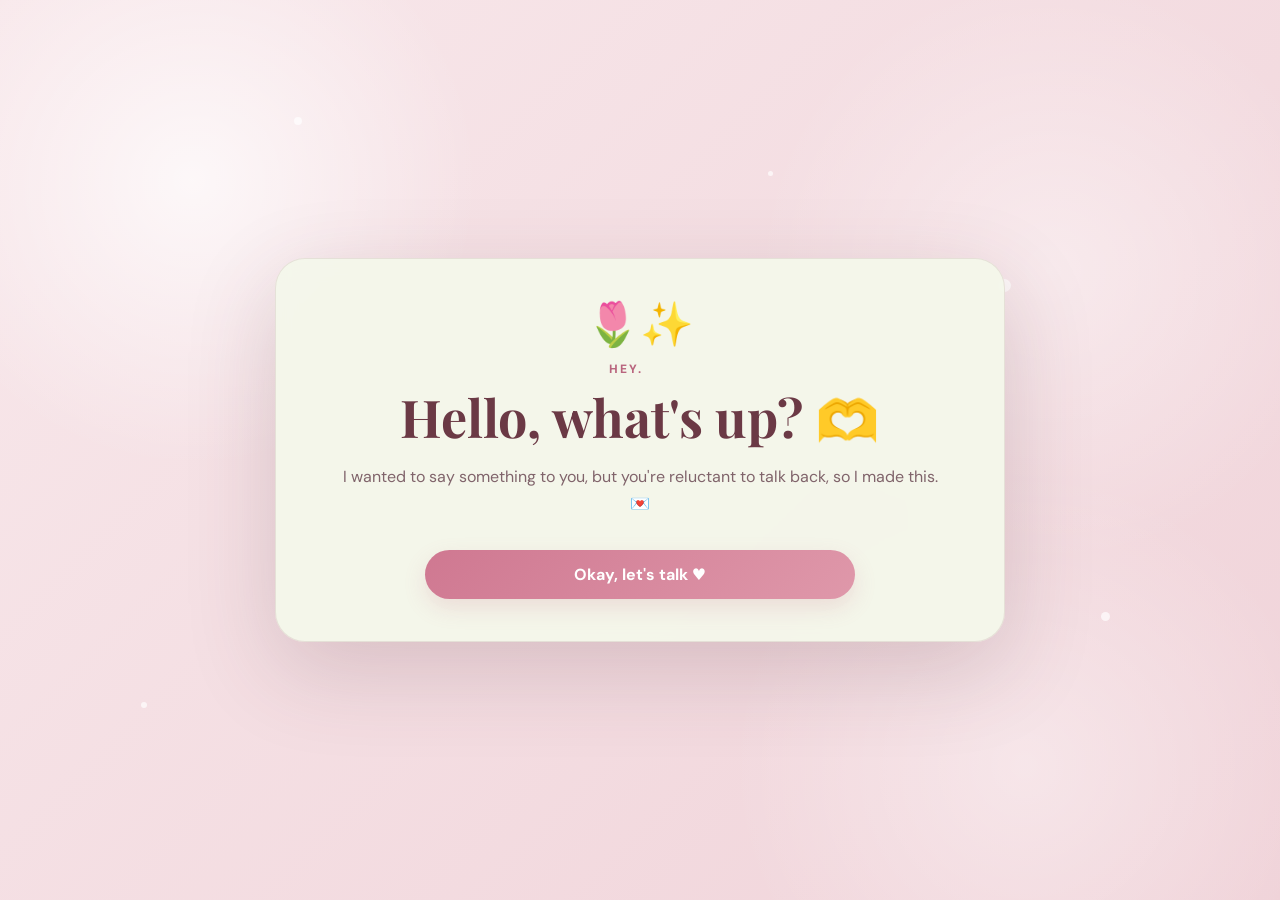
==== index.html @ d43e9f0d "Add files via upload" ====
<!doctype html>
<html lang="en"><head><meta charset="utf-8"><meta name="viewport" content="width=device-width,initial-scale=1">
<title>Hello, what's up?</title><link rel="stylesheet" href="style.css"></head>
<body>
<span class="spark s1"></span><span class="spark s2"></span><span class="spark s3"></span><span class="spark s4"></span><span class="spark s5"></span>
<main class="card transition-page">
  <div class="icon">🌷✨</div><p class="eyebrow">Hey.</p>
  <h1>Hello, what's up? <span class="inline-emoji">🫶</span></h1>
  <p>I wanted to say something to you, but you're reluctant to talk back, so I made this. 💌</p>
  <form onsubmit="go('question.html');return false"><input type="submit" value="Okay, let's talk ♥"></form>
</main>
<script>
function go(u){document.querySelector('.transition-page').classList.add('page-exit');setTimeout(()=>location.href=u,400)}
</script>
</body></html>
---- style.css ----
@import url('https://fonts.googleapis.com/css2?family=DM+Sans:wght@400;500;600;700&family=Playfair+Display:wght@500;600;700&display=swap');

:root{
  --pink:#f0d3d9;
  --pink2:#f8e8eb;
  --card:#f4f7ea;
  --ink:#6b3945;
  --muted:#80646b;
  --accent:#cf7891;
  --accent2:#df98aa;
  --dark:#b9657e;
  --line:#ba969e;
}

*{box-sizing:border-box}
html,body{margin:0;min-height:100%;font-family:"DM Sans",system-ui,sans-serif;color:var(--ink)}

body{
  min-height:100vh;
  display:grid;
  place-items:center;
  padding:22px;
  overflow:hidden;
  background:
    radial-gradient(circle at 15% 20%,rgba(255,255,255,.72),transparent 22%),
    radial-gradient(circle at 82% 30%,rgba(255,255,255,.42),transparent 24%),
    radial-gradient(circle at 80% 85%,rgba(255,255,255,.38),transparent 23%),
    linear-gradient(135deg,var(--pink2),var(--pink));
}

.spark{
  position:fixed;
  width:8px;height:8px;border-radius:50%;
  background:rgba(255,255,255,.68);
  pointer-events:none;
  animation:float 7s ease-in-out infinite;
}
.spark.s1{top:13%;left:23%;animation-delay:-1s}
.spark.s2{top:31%;left:78%;width:13px;height:13px;animation-delay:-4s}
.spark.s3{top:78%;left:11%;width:6px;height:6px;animation-delay:-2s}
.spark.s4{top:68%;left:86%;width:9px;height:9px;animation-delay:-5s}
.spark.s5{top:19%;left:60%;width:5px;height:5px;animation-delay:-3s}
@keyframes float{
  0%,100%{transform:translateY(0) scale(1);opacity:.5}
  50%{transform:translateY(-16px) scale(1.18);opacity:.85}
}

.card{
  width:min(730px,94vw);
  padding:44px 50px 42px;
  text-align:center;
  background:rgba(244,247,234,.95);
  border:1px solid rgba(107,57,69,.11);
  border-radius:30px;
  box-shadow:0 28px 90px rgba(91,53,62,.19);
  backdrop-filter:blur(10px);
  transform-origin:center;
  animation:popIn .72s cubic-bezier(.17,.84,.29,1.18);
}
@keyframes popIn{
  0%{opacity:0;transform:scale(.72) translateY(30px)}
  65%{opacity:1;transform:scale(1.035) translateY(-3px)}
  82%{transform:scale(.985) translateY(1px)}
  100%{transform:scale(1) translateY(0)}
}

.page-exit{
  animation:popOut .48s cubic-bezier(.76,0,.24,1) forwards!important;
}
@keyframes popOut{
  0%{opacity:1;transform:scale(1) rotate(0)}
  45%{opacity:1;transform:scale(1.035) rotate(-.4deg)}
  100%{opacity:0;transform:scale(.82) rotate(1deg) translateY(-16px)}
}

.icon{
  font-size:43px;line-height:1;margin:0 auto 13px;
  animation:iconPop .8s .12s both cubic-bezier(.17,.84,.29,1.25);
}
@keyframes iconPop{
  from{opacity:0;transform:scale(.4) rotate(-12deg)}
  to{opacity:1;transform:scale(1) rotate(0)}
}

.eyebrow{
  margin:0 0 9px;
  text-transform:uppercase;
  letter-spacing:.15em;
  font-weight:800;
  color:var(--dark);
  font-size:.75rem;
}

h1,h2{
  font-family:"Playfair Display",Georgia,serif;
  color:var(--ink);
}

h1{
  font-size:clamp(2rem,5.1vw,3.25rem);
  line-height:1.07;
  margin:0 auto 18px;
}

h2{font-size:2rem;margin:7px 0}
p{
  max-width:600px;
  margin:0 auto 21px;
  color:var(--muted);
  font-size:1rem;
  line-height:1.72;
}
.small{font-size:.92rem}

.inline-emoji{
  display:inline-block;
  animation:wiggle 2.8s ease-in-out infinite;
}
@keyframes wiggle{
  0%,84%,100%{transform:rotate(0) scale(1)}
  88%{transform:rotate(-8deg) scale(1.06)}
  92%{transform:rotate(8deg) scale(1.08)}
  96%{transform:rotate(-4deg)}
}

form{display:grid;gap:8px;max-width:430px;margin:24px auto 0;text-align:left}

label{
  font-family:"Playfair Display",Georgia,serif;
  font-weight:700;
  color:var(--ink);
  font-size:1rem;
  margin-top:3px;
}

input[type=button],
input[type=submit]{
  border:0;
  border-radius:999px;
  padding:14px 30px;
  min-width:135px;
  font:inherit;
  font-weight:700;
  color:#fff;
  background:linear-gradient(135deg,var(--accent),var(--accent2));
  cursor:pointer;
  box-shadow:0 9px 22px rgba(194,111,135,.19);
  transition:transform .18s ease,box-shadow .18s ease,filter .18s ease;
}

input[type=button]:hover,input[type=submit]:hover{
  transform:translateY(-3px) scale(1.025);
  box-shadow:0 14px 28px rgba(194,111,135,.24);
  filter:saturate(1.04);
}
input[type=button]:active,input[type=submit]:active{transform:scale(.97)}
input.secondary{background:#eadcdf;color:var(--ink);box-shadow:none}
input.secondary:hover{background:#e3d1d6}

.choice-row{
  display:flex;
  justify-content:center;
  align-items:center;
  gap:13px;
  flex-wrap:wrap;
  margin-top:20px;
}

.grow{
  animation:yesGrow .7s cubic-bezier(.17,.84,.29,1.25) forwards;
}
@keyframes yesGrow{
  0%{transform:scale(1)}
  60%{transform:scale(1.33)}
  78%{transform:scale(1.22)}
  100%{transform:scale(1.25)}
}

.hidden{display:none!important}

.confirm-panel{
  animation:confirmIn .48s cubic-bezier(.17,.84,.29,1.15);
}
@keyframes confirmIn{
  from{opacity:0;transform:translateY(15px) scale(.95)}
  to{opacity:1;transform:none}
}

.heart{
  display:inline-block;
  animation:heartPulse 1.35s ease-in-out infinite;
}
@keyframes heartPulse{
  0%,100%{transform:scale(1)}
  50%{transform:scale(1.16)}
}

input[type=date],select{
  width:100%;
  padding:14px 15px;
  border:1px solid var(--line);
  border-radius:10px;
  background:rgba(255,255,255,.5);
  color:var(--ink);
  font:inherit;
  outline:none;
  transition:border-color .18s ease,box-shadow .18s ease,background .18s ease;
}
input[type=date]:focus,select:focus{
  border-color:var(--dark);
  background:#fff;
  box-shadow:0 0 0 3px rgba(217,140,159,.16);
}
form input[type=submit]{width:100%;margin-top:8px}
.status{margin-top:18px;font-size:.91rem;color:var(--muted)}

.goodbye{
  animation:goodbyeIn .75s cubic-bezier(.17,.84,.29,1.15);
}
@keyframes goodbyeIn{
  from{opacity:0;transform:scale(.75) rotate(-3deg)}
  to{opacity:1;transform:scale(1) rotate(0)}
}

@media(max-width:600px){
  body{padding:16px}
  .card{padding:34px 24px 30px;border-radius:24px}
  h1{font-size:2rem}
}
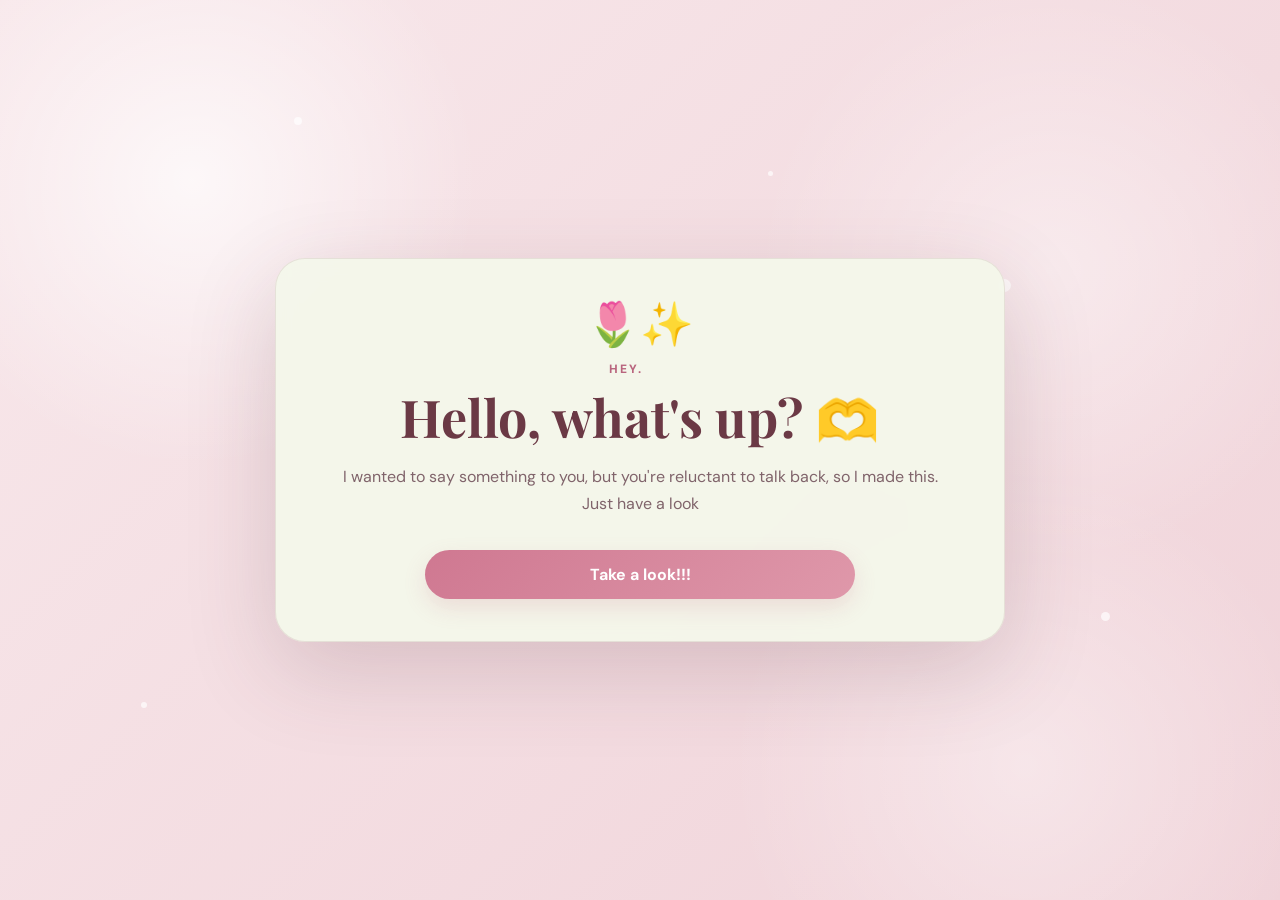
==== commit cd223b81: "Update index.html" ====
--- a/index.html
+++ b/index.html
@@ -6,10 +6,10 @@
 <main class="card transition-page">
   <div class="icon">🌷✨</div><p class="eyebrow">Hey.</p>
   <h1>Hello, what's up? <span class="inline-emoji">🫶</span></h1>
-  <p>I wanted to say something to you, but you're reluctant to talk back, so I made this. 💌</p>
-  <form onsubmit="go('question.html');return false"><input type="submit" value="Okay, let's talk ♥"></form>
+  <p>I wanted to say something to you, but you're reluctant to talk back, so I made this. Just have a look</p>
+  <form onsubmit="go('question.html');return false"><input type="submit" value="Take a look!!!"></form>
 </main>
 <script>
 function go(u){document.querySelector('.transition-page').classList.add('page-exit');setTimeout(()=>location.href=u,400)}
 </script>
-</body></html>+</body></html>
--- a/style.css
+++ b/style.css
@@ -1,230 +1,563 @@
-
 @import url('https://fonts.googleapis.com/css2?family=DM+Sans:wght@400;500;600;700&family=Playfair+Display:wght@500;600;700&display=swap');
 
-:root{
-  --pink:#f0d3d9;
-  --pink2:#f8e8eb;
-  --card:#f4f7ea;
-  --ink:#6b3945;
-  --muted:#80646b;
-  --accent:#cf7891;
-  --accent2:#df98aa;
-  --dark:#b9657e;
-  --line:#ba969e;
-}
-
-*{box-sizing:border-box}
-html,body{margin:0;min-height:100%;font-family:"DM Sans",system-ui,sans-serif;color:var(--ink)}
-
-body{
-  min-height:100vh;
-  display:grid;
-  place-items:center;
-  padding:22px;
-  overflow:hidden;
+:root {
+  --pink: #f0d3d9;
+  --pink2: #f8e8eb;
+  --card: #f4f7ea;
+  --ink: #6b3945;
+  --muted: #80646b;
+  --accent: #cf7891;
+  --accent2: #df98aa;
+  --dark: #b9657e;
+  --line: #ba969e;
+}
+
+* {
+  box-sizing: border-box;
+}
+
+html,
+body {
+  margin: 0;
+  min-height: 100%;
+  font-family: "DM Sans", system-ui, sans-serif;
+  color: var(--ink);
+}
+
+body {
+  min-height: 100vh;
+  display: grid;
+  place-items: center;
+  padding: 22px;
+  overflow: hidden;
+
   background:
-    radial-gradient(circle at 15% 20%,rgba(255,255,255,.72),transparent 22%),
-    radial-gradient(circle at 82% 30%,rgba(255,255,255,.42),transparent 24%),
-    radial-gradient(circle at 80% 85%,rgba(255,255,255,.38),transparent 23%),
-    linear-gradient(135deg,var(--pink2),var(--pink));
-}
-
-.spark{
-  position:fixed;
-  width:8px;height:8px;border-radius:50%;
-  background:rgba(255,255,255,.68);
-  pointer-events:none;
-  animation:float 7s ease-in-out infinite;
-}
-.spark.s1{top:13%;left:23%;animation-delay:-1s}
-.spark.s2{top:31%;left:78%;width:13px;height:13px;animation-delay:-4s}
-.spark.s3{top:78%;left:11%;width:6px;height:6px;animation-delay:-2s}
-.spark.s4{top:68%;left:86%;width:9px;height:9px;animation-delay:-5s}
-.spark.s5{top:19%;left:60%;width:5px;height:5px;animation-delay:-3s}
-@keyframes float{
-  0%,100%{transform:translateY(0) scale(1);opacity:.5}
-  50%{transform:translateY(-16px) scale(1.18);opacity:.85}
-}
-
-.card{
-  width:min(730px,94vw);
-  padding:44px 50px 42px;
-  text-align:center;
-  background:rgba(244,247,234,.95);
-  border:1px solid rgba(107,57,69,.11);
-  border-radius:30px;
-  box-shadow:0 28px 90px rgba(91,53,62,.19);
-  backdrop-filter:blur(10px);
-  transform-origin:center;
-  animation:popIn .72s cubic-bezier(.17,.84,.29,1.18);
-}
-@keyframes popIn{
-  0%{opacity:0;transform:scale(.72) translateY(30px)}
-  65%{opacity:1;transform:scale(1.035) translateY(-3px)}
-  82%{transform:scale(.985) translateY(1px)}
-  100%{transform:scale(1) translateY(0)}
-}
-
-.page-exit{
-  animation:popOut .48s cubic-bezier(.76,0,.24,1) forwards!important;
-}
-@keyframes popOut{
-  0%{opacity:1;transform:scale(1) rotate(0)}
-  45%{opacity:1;transform:scale(1.035) rotate(-.4deg)}
-  100%{opacity:0;transform:scale(.82) rotate(1deg) translateY(-16px)}
-}
-
-.icon{
-  font-size:43px;line-height:1;margin:0 auto 13px;
-  animation:iconPop .8s .12s both cubic-bezier(.17,.84,.29,1.25);
-}
-@keyframes iconPop{
-  from{opacity:0;transform:scale(.4) rotate(-12deg)}
-  to{opacity:1;transform:scale(1) rotate(0)}
-}
-
-.eyebrow{
-  margin:0 0 9px;
-  text-transform:uppercase;
-  letter-spacing:.15em;
-  font-weight:800;
-  color:var(--dark);
-  font-size:.75rem;
-}
-
-h1,h2{
-  font-family:"Playfair Display",Georgia,serif;
-  color:var(--ink);
-}
-
-h1{
-  font-size:clamp(2rem,5.1vw,3.25rem);
-  line-height:1.07;
-  margin:0 auto 18px;
-}
-
-h2{font-size:2rem;margin:7px 0}
-p{
-  max-width:600px;
-  margin:0 auto 21px;
-  color:var(--muted);
-  font-size:1rem;
-  line-height:1.72;
-}
-.small{font-size:.92rem}
-
-.inline-emoji{
-  display:inline-block;
-  animation:wiggle 2.8s ease-in-out infinite;
-}
-@keyframes wiggle{
-  0%,84%,100%{transform:rotate(0) scale(1)}
-  88%{transform:rotate(-8deg) scale(1.06)}
-  92%{transform:rotate(8deg) scale(1.08)}
-  96%{transform:rotate(-4deg)}
-}
-
-form{display:grid;gap:8px;max-width:430px;margin:24px auto 0;text-align:left}
-
-label{
-  font-family:"Playfair Display",Georgia,serif;
-  font-weight:700;
-  color:var(--ink);
-  font-size:1rem;
-  margin-top:3px;
-}
-
-input[type=button],
-input[type=submit]{
-  border:0;
-  border-radius:999px;
-  padding:14px 30px;
-  min-width:135px;
-  font:inherit;
-  font-weight:700;
-  color:#fff;
-  background:linear-gradient(135deg,var(--accent),var(--accent2));
-  cursor:pointer;
-  box-shadow:0 9px 22px rgba(194,111,135,.19);
-  transition:transform .18s ease,box-shadow .18s ease,filter .18s ease;
-}
-
-input[type=button]:hover,input[type=submit]:hover{
-  transform:translateY(-3px) scale(1.025);
-  box-shadow:0 14px 28px rgba(194,111,135,.24);
-  filter:saturate(1.04);
-}
-input[type=button]:active,input[type=submit]:active{transform:scale(.97)}
-input.secondary{background:#eadcdf;color:var(--ink);box-shadow:none}
-input.secondary:hover{background:#e3d1d6}
-
-.choice-row{
-  display:flex;
-  justify-content:center;
-  align-items:center;
-  gap:13px;
-  flex-wrap:wrap;
-  margin-top:20px;
-}
-
-.grow{
-  animation:yesGrow .7s cubic-bezier(.17,.84,.29,1.25) forwards;
-}
-@keyframes yesGrow{
-  0%{transform:scale(1)}
-  60%{transform:scale(1.33)}
-  78%{transform:scale(1.22)}
-  100%{transform:scale(1.25)}
-}
-
-.hidden{display:none!important}
-
-.confirm-panel{
-  animation:confirmIn .48s cubic-bezier(.17,.84,.29,1.15);
-}
-@keyframes confirmIn{
-  from{opacity:0;transform:translateY(15px) scale(.95)}
-  to{opacity:1;transform:none}
-}
-
-.heart{
-  display:inline-block;
-  animation:heartPulse 1.35s ease-in-out infinite;
-}
-@keyframes heartPulse{
-  0%,100%{transform:scale(1)}
-  50%{transform:scale(1.16)}
-}
-
-input[type=date],select{
-  width:100%;
-  padding:14px 15px;
-  border:1px solid var(--line);
-  border-radius:10px;
-  background:rgba(255,255,255,.5);
-  color:var(--ink);
-  font:inherit;
-  outline:none;
-  transition:border-color .18s ease,box-shadow .18s ease,background .18s ease;
-}
-input[type=date]:focus,select:focus{
-  border-color:var(--dark);
-  background:#fff;
-  box-shadow:0 0 0 3px rgba(217,140,159,.16);
-}
-form input[type=submit]{width:100%;margin-top:8px}
-.status{margin-top:18px;font-size:.91rem;color:var(--muted)}
-
-.goodbye{
-  animation:goodbyeIn .75s cubic-bezier(.17,.84,.29,1.15);
-}
-@keyframes goodbyeIn{
-  from{opacity:0;transform:scale(.75) rotate(-3deg)}
-  to{opacity:1;transform:scale(1) rotate(0)}
-}
-
-@media(max-width:600px){
-  body{padding:16px}
-  .card{padding:34px 24px 30px;border-radius:24px}
-  h1{font-size:2rem}
-}
+    radial-gradient(
+      circle at 15% 20%,
+      rgba(255, 255, 255, 0.72),
+      transparent 22%
+    ),
+    radial-gradient(
+      circle at 82% 30%,
+      rgba(255, 255, 255, 0.42),
+      transparent 24%
+    ),
+    radial-gradient(
+      circle at 80% 85%,
+      rgba(255, 255, 255, 0.38),
+      transparent 23%
+    ),
+    linear-gradient(
+      135deg,
+      var(--pink2),
+      var(--pink)
+    );
+}
+
+/* Floating background dots */
+
+.spark {
+  position: fixed;
+  width: 8px;
+  height: 8px;
+  border-radius: 50%;
+  background: rgba(255, 255, 255, 0.68);
+  pointer-events: none;
+
+  animation: float 7s ease-in-out infinite;
+}
+
+.spark.s1 {
+  top: 13%;
+  left: 23%;
+  animation-delay: -1s;
+}
+
+.spark.s2 {
+  top: 31%;
+  left: 78%;
+  width: 13px;
+  height: 13px;
+  animation-delay: -4s;
+}
+
+.spark.s3 {
+  top: 78%;
+  left: 11%;
+  width: 6px;
+  height: 6px;
+  animation-delay: -2s;
+}
+
+.spark.s4 {
+  top: 68%;
+  left: 86%;
+  width: 9px;
+  height: 9px;
+  animation-delay: -5s;
+}
+
+.spark.s5 {
+  top: 19%;
+  left: 60%;
+  width: 5px;
+  height: 5px;
+  animation-delay: -3s;
+}
+
+@keyframes float {
+  0%,
+  100% {
+    transform: translateY(0) scale(1);
+    opacity: 0.5;
+  }
+
+  50% {
+    transform: translateY(-16px) scale(1.18);
+    opacity: 0.85;
+  }
+}
+
+/* Main card */
+
+.card {
+  width: min(730px, 94vw);
+  padding: 44px 50px 42px;
+
+  text-align: center;
+
+  background: rgba(244, 247, 234, 0.95);
+  border: 1px solid rgba(107, 57, 69, 0.11);
+  border-radius: 30px;
+
+  box-shadow: 0 28px 90px rgba(91, 53, 62, 0.19);
+
+  backdrop-filter: blur(10px);
+  transform-origin: center;
+
+  animation: popIn 0.72s cubic-bezier(0.17, 0.84, 0.29, 1.18);
+}
+
+@keyframes popIn {
+  0% {
+    opacity: 0;
+    transform: scale(0.72) translateY(30px);
+  }
+
+  65% {
+    opacity: 1;
+    transform: scale(1.035) translateY(-3px);
+  }
+
+  82% {
+    transform: scale(0.985) translateY(1px);
+  }
+
+  100% {
+    transform: scale(1) translateY(0);
+  }
+}
+
+/* Page transition */
+
+.page-exit {
+  animation: popOut 0.48s cubic-bezier(0.76, 0, 0.24, 1) forwards !important;
+}
+
+@keyframes popOut {
+  0% {
+    opacity: 1;
+    transform: scale(1) rotate(0);
+  }
+
+  45% {
+    opacity: 1;
+    transform: scale(1.035) rotate(-0.4deg);
+  }
+
+  100% {
+    opacity: 0;
+    transform: scale(0.82) rotate(1deg) translateY(-16px);
+  }
+}
+
+/* Icons */
+
+.icon {
+  font-size: 43px;
+  line-height: 1;
+  margin: 0 auto 13px;
+
+  animation: iconPop 0.8s 0.12s both
+    cubic-bezier(0.17, 0.84, 0.29, 1.25);
+}
+
+@keyframes iconPop {
+  from {
+    opacity: 0;
+    transform: scale(0.4) rotate(-12deg);
+  }
+
+  to {
+    opacity: 1;
+    transform: scale(1) rotate(0);
+  }
+}
+
+/* Typography */
+
+.eyebrow {
+  margin: 0 0 9px;
+
+  text-transform: uppercase;
+  letter-spacing: 0.15em;
+
+  font-weight: 800;
+  color: var(--dark);
+
+  font-size: 0.75rem;
+}
+
+h1,
+h2 {
+  font-family: "Playfair Display", Georgia, serif;
+  color: var(--ink);
+}
+
+h1 {
+  font-size: clamp(2rem, 5.1vw, 3.25rem);
+  line-height: 1.07;
+  margin: 0 auto 18px;
+}
+
+h2 {
+  font-size: 2rem;
+  margin: 7px 0;
+}
+
+p {
+  max-width: 600px;
+  margin: 0 auto 21px;
+
+  color: var(--muted);
+
+  font-size: 1rem;
+  line-height: 1.72;
+}
+
+.small {
+  font-size: 0.92rem;
+}
+
+/* Emoji animations */
+
+.inline-emoji {
+  display: inline-block;
+  animation: wiggle 2.8s ease-in-out infinite;
+}
+
+@keyframes wiggle {
+  0%,
+  84%,
+  100% {
+    transform: rotate(0) scale(1);
+  }
+
+  88% {
+    transform: rotate(-8deg) scale(1.06);
+  }
+
+  92% {
+    transform: rotate(8deg) scale(1.08);
+  }
+
+  96% {
+    transform: rotate(-4deg);
+  }
+}
+
+/* Forms */
+
+form {
+  display: grid;
+  gap: 8px;
+
+  max-width: 430px;
+  margin: 24px auto 0;
+
+  text-align: left;
+}
+
+label {
+  font-family: "Playfair Display", Georgia, serif;
+  font-weight: 700;
+
+  color: var(--ink);
+  font-size: 1rem;
+
+  margin-top: 3px;
+}
+
+/* Buttons */
+
+input[type="button"],
+input[type="submit"] {
+  border: 0;
+  border-radius: 999px;
+
+  padding: 14px 30px;
+  min-width: 135px;
+
+  font: inherit;
+  font-weight: 700;
+
+  color: #fff;
+
+  background: linear-gradient(
+    135deg,
+    var(--accent),
+    var(--accent2)
+  );
+
+  cursor: pointer;
+
+  box-shadow: 0 9px 22px rgba(194, 111, 135, 0.19);
+
+  transition:
+    transform 0.18s ease,
+    box-shadow 0.18s ease,
+    filter 0.18s ease;
+}
+
+input[type="button"]:hover,
+input[type="submit"]:hover {
+  transform: translateY(-3px) scale(1.025);
+
+  box-shadow: 0 14px 28px rgba(194, 111, 135, 0.24);
+
+  filter: saturate(1.04);
+}
+
+input[type="button"]:active,
+input[type="submit"]:active {
+  transform: scale(0.97);
+}
+
+/* Secondary / No button */
+
+input.secondary {
+  background: #eadcdf;
+  color: var(--ink);
+
+  box-shadow: none;
+}
+
+input.secondary:hover {
+  background: #e3d1d6;
+}
+
+/* Yes / No layout */
+
+.choice-row {
+  display: flex;
+  justify-content: center;
+  align-items: center;
+
+  gap: 13px;
+  flex-wrap: wrap;
+
+  margin-top: 20px;
+}
+
+/* Enlarged Yes button after first No */
+
+.grow {
+  animation: yesGrow 0.7s
+    cubic-bezier(0.17, 0.84, 0.29, 1.25)
+    forwards;
+}
+
+@keyframes yesGrow {
+  0% {
+    transform: scale(1);
+  }
+
+  60% {
+    transform: scale(1.33);
+  }
+
+  78% {
+    transform: scale(1.22);
+  }
+
+  100% {
+    transform: scale(1.25);
+  }
+}
+
+/* Hidden elements */
+
+.hidden {
+  display: none !important;
+}
+
+/* Please screen */
+
+.confirm-panel {
+  animation: confirmIn 0.48s
+    cubic-bezier(0.17, 0.84, 0.29, 1.15);
+}
+
+@keyframes confirmIn {
+  from {
+    opacity: 0;
+    transform: translateY(15px) scale(0.95);
+  }
+
+  to {
+    opacity: 1;
+    transform: none;
+  }
+}
+
+/* Heart animation */
+
+.heart {
+  display: inline-block;
+
+  animation: heartPulse 1.35s ease-in-out infinite;
+}
+
+@keyframes heartPulse {
+  0%,
+  100% {
+    transform: scale(1);
+  }
+
+  50% {
+    transform: scale(1.16);
+  }
+}
+
+/* Date and time controls */
+
+input[type="date"],
+select {
+  width: 100%;
+
+  padding: 14px 15px;
+
+  border: 1px solid var(--line);
+  border-radius: 10px;
+
+  background: rgba(255, 255, 255, 0.5);
+
+  color: var(--ink);
+
+  font: inherit;
+
+  outline: none;
+
+  transition:
+    border-color 0.18s ease,
+    box-shadow 0.18s ease,
+    background 0.18s ease;
+}
+
+input[type="date"]:focus,
+select:focus {
+  border-color: var(--dark);
+
+  background: #fff;
+
+  box-shadow:
+    0 0 0 3px rgba(217, 140, 159, 0.16);
+}
+
+form input[type="submit"] {
+  width: 100%;
+  margin-top: 8px;
+}
+
+/* Status message */
+
+.status {
+  margin-top: 18px;
+
+  font-size: 0.91rem;
+  color: var(--muted);
+}
+
+/* Goodbye animation */
+
+.goodbye {
+  animation: goodbyeIn 0.75s
+    cubic-bezier(0.17, 0.84, 0.29, 1.15);
+}
+
+@keyframes goodbyeIn {
+  from {
+    opacity: 0;
+    transform: scale(0.75) rotate(-3deg);
+  }
+
+  to {
+    opacity: 1;
+    transform: scale(1) rotate(0);
+  }
+}
+
+/* CCD meetup indicator */
+
+.meetup {
+  margin: -6px auto 22px;
+
+  font-family: "Playfair Display", Georgia, serif;
+  font-weight: 700;
+
+  color: var(--ink);
+
+  letter-spacing: 0.01em;
+}
+
+.meetup span {
+  display: inline-block;
+
+  padding: 8px 16px;
+
+  border-radius: 999px;
+
+  background: rgba(255, 255, 255, 0.36);
+
+  border: 1px solid rgba(107, 57, 69, 0.08);
+
+  animation: softFloat 2.6s ease-in-out infinite;
+}
+
+@keyframes softFloat {
+  0%,
+  100% {
+    transform: translateY(0);
+  }
+
+  50% {
+    transform: translateY(-2px);
+  }
+}
+
+/* Mobile */
+
+@media (max-width: 600px) {
+  body {
+    padding: 16px;
+  }
+
+  .card {
+    padding: 34px 24px 30px;
+    border-radius: 24px;
+  }
+
+  h1 {
+    font-size: 2rem;
+  }
+}
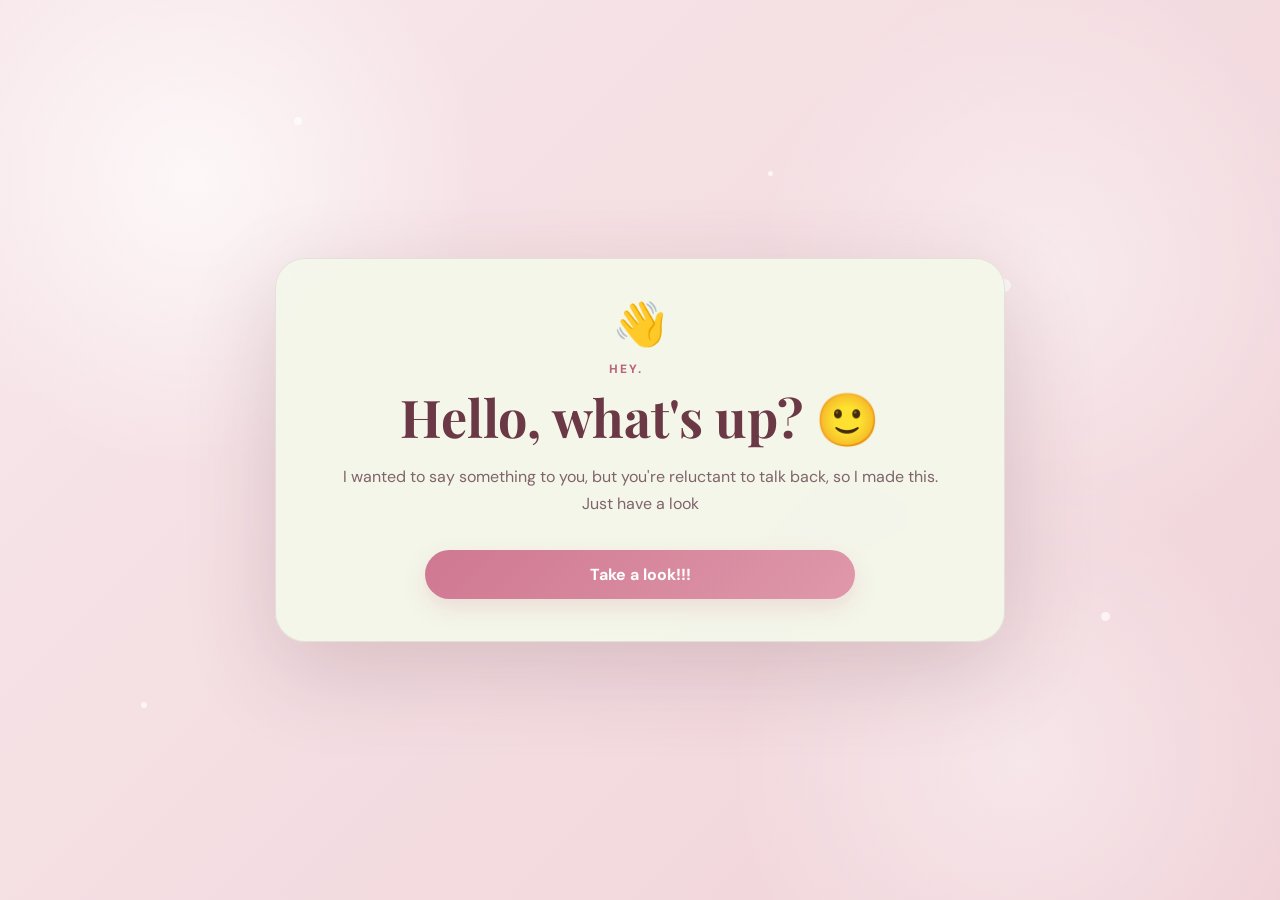
==== commit de62521c: "Update index.html" ====
--- a/index.html
+++ b/index.html
@@ -4,8 +4,8 @@
 <body>
 <span class="spark s1"></span><span class="spark s2"></span><span class="spark s3"></span><span class="spark s4"></span><span class="spark s5"></span>
 <main class="card transition-page">
-  <div class="icon">🌷✨</div><p class="eyebrow">Hey.</p>
-  <h1>Hello, what's up? <span class="inline-emoji">🫶</span></h1>
+  <div class="icon">👋</div><p class="eyebrow">Hey.</p>
+  <h1>Hello, what's up? <span class="inline-emoji">🙂</span></h1>
   <p>I wanted to say something to you, but you're reluctant to talk back, so I made this. Just have a look</p>
   <form onsubmit="go('question.html');return false"><input type="submit" value="Take a look!!!"></form>
 </main>
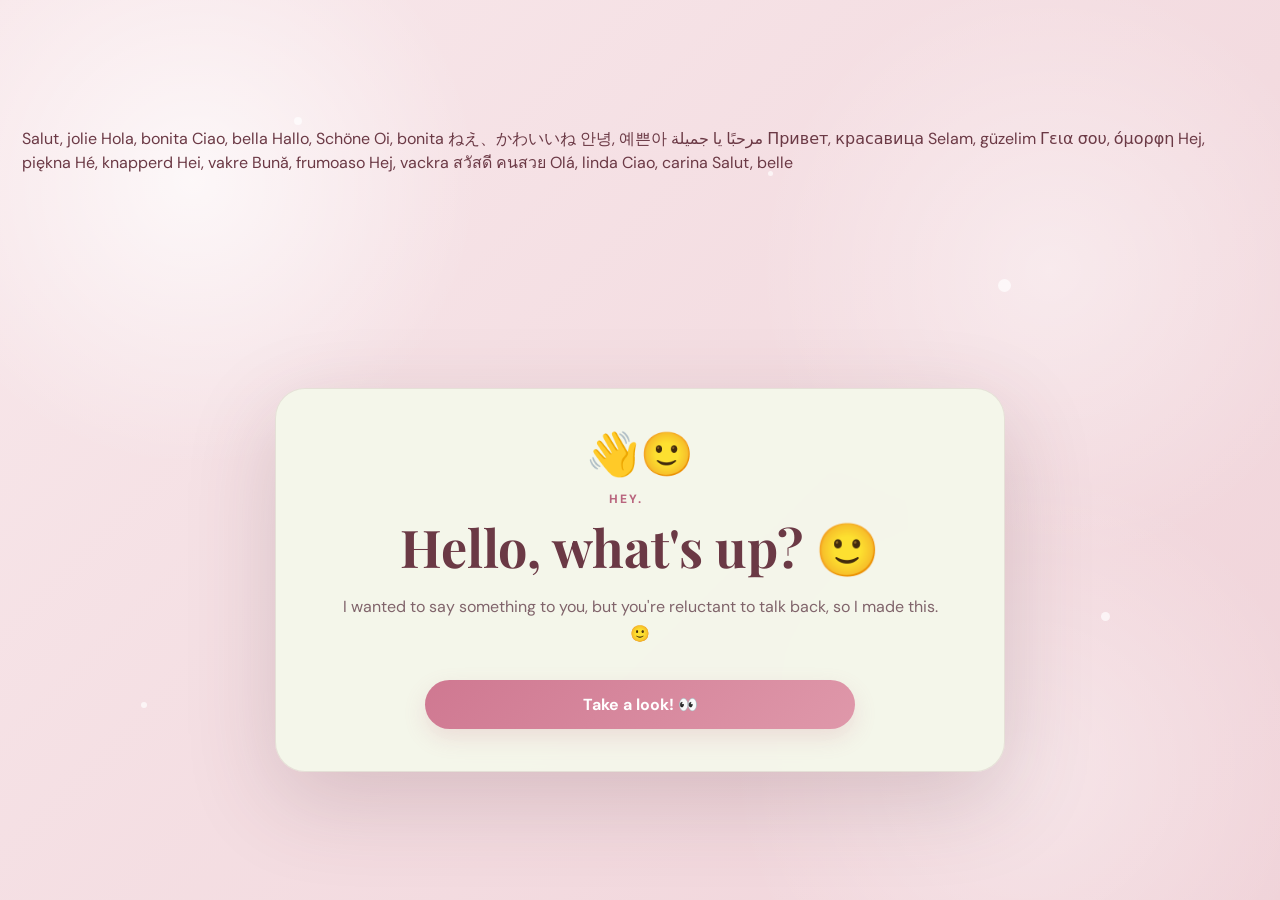
==== commit 2523e1ab: "Update index.html" ====
--- a/index.html
+++ b/index.html
@@ -1,15 +1,78 @@
 <!doctype html>
-<html lang="en"><head><meta charset="utf-8"><meta name="viewport" content="width=device-width,initial-scale=1">
-<title>Hello, what's up?</title><link rel="stylesheet" href="style.css"></head>
+<html lang="en">
+<head>
+<meta charset="utf-8">
+<meta name="viewport" content="width=device-width,initial-scale=1">
+<title>Hello, what's up?</title>
+<link rel="stylesheet" href="style.css">
+</head>
 <body>
-<span class="spark s1"></span><span class="spark s2"></span><span class="spark s3"></span><span class="spark s4"></span><span class="spark s5"></span>
+
+<span class="spark s1"></span>
+<span class="spark s2"></span>
+<span class="spark s3"></span>
+<span class="spark s4"></span>
+<span class="spark s5"></span>
+
+<div class="background-phrases" aria-hidden="true">
+  <span class="phrase ph1">Salut, jolie</span>
+  <span class="phrase ph2">Hola, bonita</span>
+  <span class="phrase ph3">Ciao, bella</span>
+  <span class="phrase ph4">Hallo, Schöne</span>
+  <span class="phrase ph5">Oi, bonita</span>
+  <span class="phrase ph6">ねえ、かわいいね</span>
+  <span class="phrase ph7">안녕, 예쁜아</span>
+  <span class="phrase ph8">مرحبًا يا جميلة</span>
+  <span class="phrase ph9">Привет, красавица</span>
+  <span class="phrase ph10">Selam, güzelim</span>
+  <span class="phrase ph11">Γεια σου, όμορφη</span>
+  <span class="phrase ph12">Hej, piękna</span>
+  <span class="phrase ph13">Hé, knapperd</span>
+  <span class="phrase ph14">Hei, vakre</span>
+  <span class="phrase ph15">Bună, frumoaso</span>
+  <span class="phrase ph16">Hej, vackra</span>
+  <span class="phrase ph17">สวัสดี คนสวย</span>
+  <span class="phrase ph18">Olá, linda</span>
+  <span class="phrase ph19">Ciao, carina</span>
+  <span class="phrase ph20">Salut, belle</span>
+</div>
+
 <main class="card transition-page">
-  <div class="icon">👋</div><p class="eyebrow">Hey.</p>
-  <h1>Hello, what's up? <span class="inline-emoji">🙂</span></h1>
-  <p>I wanted to say something to you, but you're reluctant to talk back, so I made this. Just have a look</p>
-  <form onsubmit="go('question.html');return false"><input type="submit" value="Take a look!!!"></form>
+
+  <div class="icon">👋🙂</div>
+
+  <p class="eyebrow">Hey.</p>
+
+  <h1>
+    Hello, what's up?
+    <span class="inline-emoji">🙂</span>
+  </h1>
+
+  <p>
+    I wanted to say something to you, but you're reluctant to talk back,
+    so I made this. 🙂
+  </p>
+
+  <form onsubmit="go('question.html'); return false;">
+    <input
+      type="submit"
+      value="Take a look! 👀"
+    >
+  </form>
+
 </main>
+
 <script>
-function go(u){document.querySelector('.transition-page').classList.add('page-exit');setTimeout(()=>location.href=u,400)}
+function go(url) {
+  document
+    .querySelector(".transition-page")
+    .classList.add("page-exit");
+
+  setTimeout(function () {
+    window.location.href = url;
+  }, 400);
+}
 </script>
-</body></html>
+
+</body>
+</html>
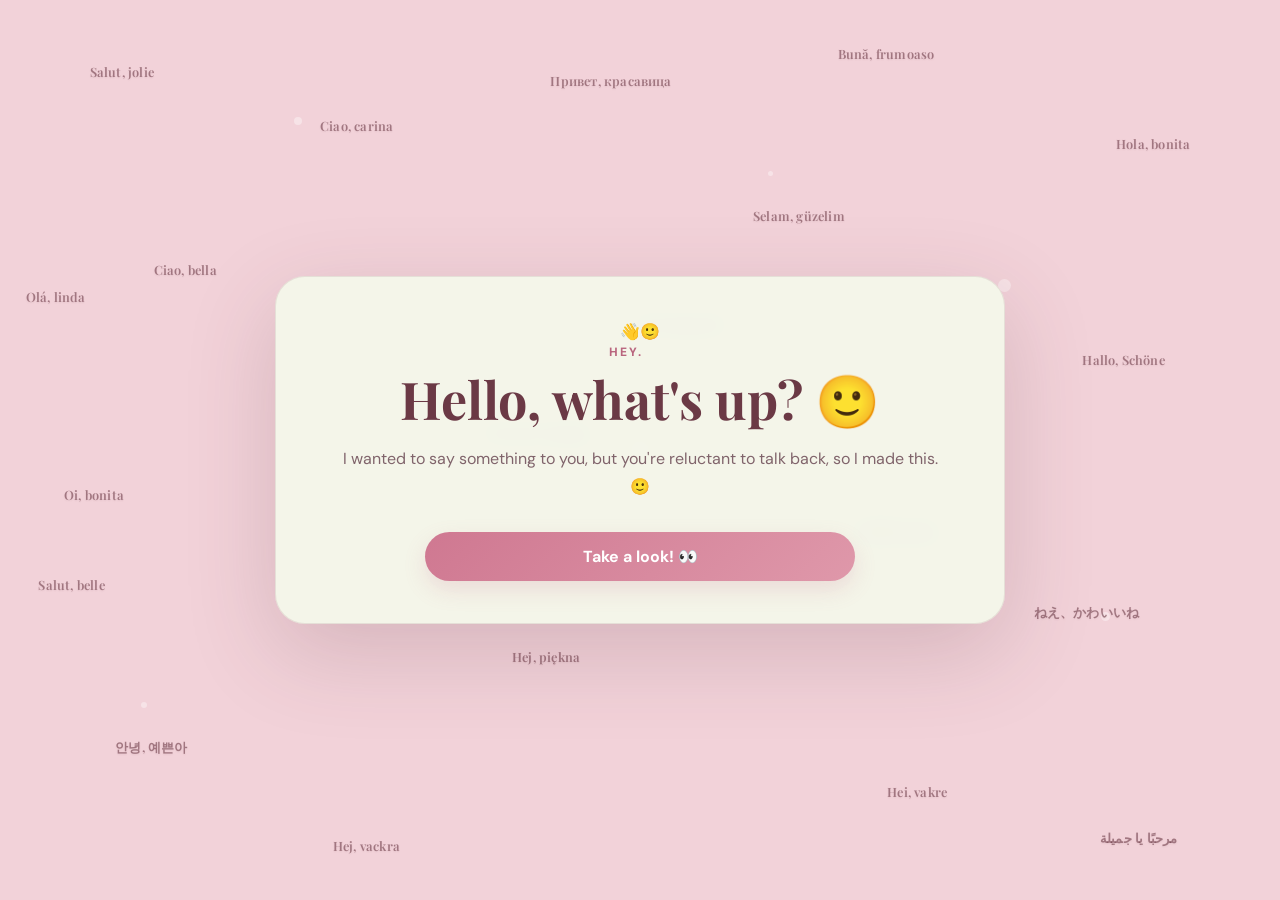
==== commit 3be19e0c: "Update index.html" ====
--- a/index.html
+++ b/index.html
@@ -1,78 +1,126 @@
 <!doctype html>
 <html lang="en">
+
 <head>
-<meta charset="utf-8">
-<meta name="viewport" content="width=device-width,initial-scale=1">
-<title>Hello, what's up?</title>
-<link rel="stylesheet" href="style.css">
+  <meta charset="utf-8">
+  <meta name="viewport" content="width=device-width,initial-scale=1">
+
+  <title>Hello, what's up?</title>
+
+  <link rel="stylesheet" href="style.css">
 </head>
+
 <body>
 
-<span class="spark s1"></span>
-<span class="spark s2"></span>
-<span class="spark s3"></span>
-<span class="spark s4"></span>
-<span class="spark s5"></span>
+  <!-- ========================================
+       WHITE FLOATING DOTS
+       ======================================== -->
 
-<div class="background-phrases" aria-hidden="true">
-  <span class="phrase ph1">Salut, jolie</span>
-  <span class="phrase ph2">Hola, bonita</span>
-  <span class="phrase ph3">Ciao, bella</span>
-  <span class="phrase ph4">Hallo, Schöne</span>
-  <span class="phrase ph5">Oi, bonita</span>
-  <span class="phrase ph6">ねえ、かわいいね</span>
-  <span class="phrase ph7">안녕, 예쁜아</span>
-  <span class="phrase ph8">مرحبًا يا جميلة</span>
-  <span class="phrase ph9">Привет, красавица</span>
-  <span class="phrase ph10">Selam, güzelim</span>
-  <span class="phrase ph11">Γεια σου, όμορφη</span>
-  <span class="phrase ph12">Hej, piękna</span>
-  <span class="phrase ph13">Hé, knapperd</span>
-  <span class="phrase ph14">Hei, vakre</span>
-  <span class="phrase ph15">Bună, frumoaso</span>
-  <span class="phrase ph16">Hej, vackra</span>
-  <span class="phrase ph17">สวัสดี คนสวย</span>
-  <span class="phrase ph18">Olá, linda</span>
-  <span class="phrase ph19">Ciao, carina</span>
-  <span class="phrase ph20">Salut, belle</span>
-</div>
+  <span class="spark s1"></span>
+  <span class="spark s2"></span>
+  <span class="spark s3"></span>
+  <span class="spark s4"></span>
+  <span class="spark s5"></span>
+  <span class="spark s6"></span>
+  <span class="spark s7"></span>
+  <span class="spark s8"></span>
+  <span class="spark s9"></span>
+  <span class="spark s10"></span>
+  <span class="spark s11"></span>
+  <span class="spark s12"></span>
+  <span class="spark s13"></span>
+  <span class="spark s14"></span>
+  <span class="spark s15"></span>
+  <span class="spark s16"></span>
+  <span class="spark s17"></span>
+  <span class="spark s18"></span>
 
-<main class="card transition-page">
 
-  <div class="icon">👋🙂</div>
+  <!-- ========================================
+       MULTILINGUAL BACKGROUND TEXT
+       ======================================== -->
 
-  <p class="eyebrow">Hey.</p>
+  <div class="background-phrases" aria-hidden="true">
 
-  <h1>
-    Hello, what's up?
-    <span class="inline-emoji">🙂</span>
-  </h1>
+    <span class="phrase ph1">Salut, jolie</span>
+    <span class="phrase ph2">Hola, bonita</span>
+    <span class="phrase ph3">Ciao, bella</span>
+    <span class="phrase ph4">Hallo, Schöne</span>
+    <span class="phrase ph5">Oi, bonita</span>
+    <span class="phrase ph6">ねえ、かわいいね</span>
+    <span class="phrase ph7">안녕, 예쁜아</span>
+    <span class="phrase ph8">مرحبًا يا جميلة</span>
+    <span class="phrase ph9">Привет, красавица</span>
+    <span class="phrase ph10">Selam, güzelim</span>
+    <span class="phrase ph11">Γεια σου, όμορφη</span>
+    <span class="phrase ph12">Hej, piękna</span>
+    <span class="phrase ph13">Hé, knapperd</span>
+    <span class="phrase ph14">Hei, vakre</span>
+    <span class="phrase ph15">Bună, frumoaso</span>
+    <span class="phrase ph16">Hej, vackra</span>
+    <span class="phrase ph17">สวัสดี คนสวย</span>
+    <span class="phrase ph18">Olá, linda</span>
+    <span class="phrase ph19">Ciao, carina</span>
+    <span class="phrase ph20">Salut, belle</span>
 
-  <p>
-    I wanted to say something to you, but you're reluctant to talk back,
-    so I made this. 🙂
-  </p>
+  </div>
 
-  <form onsubmit="go('question.html'); return false;">
-    <input
-      type="submit"
-      value="Take a look! 👀"
-    >
-  </form>
 
-</main>
+  <!-- ========================================
+       MAIN CARD
+       ======================================== -->
 
-<script>
-function go(url) {
-  document
-    .querySelector(".transition-page")
-    .classList.add("page-exit");
+  <main class="card transition-page">
 
-  setTimeout(function () {
-    window.location.href = url;
-  }, 400);
-}
-</script>
+    <div class="icon">
+      👋🙂
+    </div>
+
+    <p class="eyebrow">
+      Hey.
+    </p>
+
+    <h1>
+      Hello, what's up?
+      <span class="inline-emoji">🙂</span>
+    </h1>
+
+    <p>
+      I wanted to say something to you, but you're reluctant to talk back,
+      so I made this. 🙂
+    </p>
+
+    <form onsubmit="go('question.html'); return false;">
+
+      <input
+        type="submit"
+        value="Take a look! 👀"
+      >
+
+    </form>
+
+  </main>
+
+
+  <script>
+
+    function go(url) {
+
+      document
+        .querySelector(".transition-page")
+        .classList
+        .add("page-exit");
+
+      setTimeout(function () {
+
+        window.location.href = url;
+
+      }, 400);
+
+    }
+
+  </script>
 
 </body>
+
 </html>
--- a/style.css
+++ b/style.css
@@ -1,456 +1,1634 @@
 @import url('https://fonts.googleapis.com/css2?family=DM+Sans:wght@400;500;600;700&family=Playfair+Display:wght@500;600;700&display=swap');
 
+
 :root {
-  --pink: #f0d3d9;
-  --pink2: #f8e8eb;
+
+  --pink: #f2d2d9;
+
   --card: #f4f7ea;
+
   --ink: #6b3945;
+
   --muted: #80646b;
+
   --accent: #cf7891;
+
   --accent2: #df98aa;
+
   --dark: #b9657e;
+
   --line: #ba969e;
-}
+
+}
+
 
 * {
   box-sizing: border-box;
 }
 
+
 html,
 body {
+
   margin: 0;
+
   min-height: 100%;
-  font-family: "DM Sans", system-ui, sans-serif;
+
+  font-family:
+    "DM Sans",
+    system-ui,
+    sans-serif;
+
   color: var(--ink);
-}
+
+}
+
 
 body {
+
   min-height: 100vh;
+
   display: grid;
+
   place-items: center;
+
   padding: 22px;
+
   overflow: hidden;
 
+  position: relative;
+
+  background: var(--pink);
+
+}
+
+
+/* ========================================
+   MOVING BACKGROUND PHRASES
+   ======================================== */
+
+.background-phrases {
+
+  position: fixed;
+
+  inset: 0;
+
+  z-index: 1;
+
+  pointer-events: none;
+
+  overflow: hidden;
+
+}
+
+
+/* ========================================
+   PHRASE BASE STYLE
+   ======================================== */
+
+.background-phrases .phrase {
+
+  position: absolute;
+
+  display: block;
+
+  white-space: nowrap;
+
+  font-family:
+    "Playfair Display",
+    Georgia,
+    serif;
+
+  font-size:
+    clamp(
+      0.72rem,
+      1vw,
+      0.98rem
+    );
+
+  font-weight: 600;
+
+  letter-spacing: 0.015em;
+
+  color:
+    rgba(
+      107,
+      57,
+      69,
+      0.58
+    ) !important;
+
+  opacity: 1 !important;
+
+  text-shadow:
+    0 1px 2px
+    rgba(
+      107,
+      57,
+      69,
+      0.08
+    );
+
+}
+
+
+/* ========================================
+   EACH PHRASE GETS ITS OWN MOVEMENT
+   ======================================== */
+
+/*
+   The different animations make the background
+   feel organic instead of everything moving together.
+*/
+
+
+.ph1 {
+
+  top: 7%;
+  left: 7%;
+
+  animation:
+    drift1
+    11s
+    ease-in-out
+    infinite;
+
+}
+
+
+.ph2 {
+
+  top: 15%;
+  right: 7%;
+
+  animation:
+    drift2
+    14s
+    ease-in-out
+    infinite;
+
+}
+
+
+.ph3 {
+
+  top: 29%;
+  left: 12%;
+
+  animation:
+    drift3
+    12s
+    ease-in-out
+    infinite;
+
+}
+
+
+.ph4 {
+
+  top: 39%;
+  right: 9%;
+
+  animation:
+    drift4
+    15s
+    ease-in-out
+    infinite;
+
+}
+
+
+.ph5 {
+
+  top: 54%;
+  left: 5%;
+
+  animation:
+    drift5
+    13s
+    ease-in-out
+    infinite;
+
+}
+
+
+.ph6 {
+
+  top: 67%;
+  right: 11%;
+
+  animation:
+    drift6
+    16s
+    ease-in-out
+    infinite;
+
+}
+
+
+.ph7 {
+
+  top: 82%;
+  left: 9%;
+
+  animation:
+    drift7
+    12s
+    ease-in-out
+    infinite;
+
+}
+
+
+.ph8 {
+
+  bottom: 6%;
+  right: 8%;
+
+  animation:
+    drift8
+    17s
+    ease-in-out
+    infinite;
+
+}
+
+
+.ph9 {
+
+  top: 8%;
+  left: 43%;
+
+  animation:
+    drift9
+    13s
+    ease-in-out
+    infinite;
+
+}
+
+
+.ph10 {
+
+  top: 23%;
+  right: 34%;
+
+  animation:
+    drift10
+    15s
+    ease-in-out
+    infinite;
+
+}
+
+
+.ph11 {
+
+  top: 47%;
+  left: 38%;
+
+  animation:
+    drift11
+    14s
+    ease-in-out
+    infinite;
+
+}
+
+
+.ph12 {
+
+  top: 72%;
+  left: 40%;
+
+  animation:
+    drift12
+    16s
+    ease-in-out
+    infinite;
+
+}
+
+
+.ph13 {
+
+  top: 35%;
+  left: 50%;
+
+  animation:
+    drift13
+    12s
+    ease-in-out
+    infinite;
+
+}
+
+
+.ph14 {
+
+  top: 87%;
+  right: 26%;
+
+  animation:
+    drift14
+    18s
+    ease-in-out
+    infinite;
+
+}
+
+
+.ph15 {
+
+  top: 5%;
+  right: 27%;
+
+  animation:
+    drift15
+    14s
+    ease-in-out
+    infinite;
+
+}
+
+
+.ph16 {
+
+  top: 93%;
+  left: 26%;
+
+  animation:
+    drift16
+    17s
+    ease-in-out
+    infinite;
+
+}
+
+
+.ph17 {
+
+  top: 58%;
+  right: 27%;
+
+  animation:
+    drift17
+    13s
+    ease-in-out
+    infinite;
+
+}
+
+
+.ph18 {
+
+  top: 32%;
+  left: 2%;
+
+  animation:
+    drift18
+    15s
+    ease-in-out
+    infinite;
+
+}
+
+
+.ph19 {
+
+  top: 13%;
+  left: 25%;
+
+  animation:
+    drift19
+    16s
+    ease-in-out
+    infinite;
+
+}
+
+
+.ph20 {
+
+  top: 64%;
+  left: 3%;
+
+  animation:
+    drift20
+    14s
+    ease-in-out
+    infinite;
+
+}
+
+
+/* ========================================
+   DRIFT ANIMATIONS
+   ======================================== */
+
+@keyframes drift1 {
+
+  0%,
+  100% {
+
+    transform:
+      translate(0, 0)
+      rotate(-8deg);
+
+  }
+
+  50% {
+
+    transform:
+      translate(18px, -10px)
+      rotate(-4deg);
+
+  }
+
+}
+
+
+@keyframes drift2 {
+
+  0%,
+  100% {
+
+    transform:
+      translate(0, 0)
+      rotate(6deg);
+
+  }
+
+  50% {
+
+    transform:
+      translate(-22px, 12px)
+      rotate(10deg);
+
+  }
+
+}
+
+
+@keyframes drift3 {
+
+  0%,
+  100% {
+
+    transform:
+      translate(0, 0)
+      rotate(4deg);
+
+  }
+
+  50% {
+
+    transform:
+      translate(14px, 15px)
+      rotate(1deg);
+
+  }
+
+}
+
+
+@keyframes drift4 {
+
+  0%,
+  100% {
+
+    transform:
+      translate(0, 0)
+      rotate(-6deg);
+
+  }
+
+  50% {
+
+    transform:
+      translate(-17px, -13px)
+      rotate(-10deg);
+
+  }
+
+}
+
+
+@keyframes drift5 {
+
+  0%,
+  100% {
+
+    transform:
+      translate(0, 0)
+      rotate(7deg);
+
+  }
+
+  50% {
+
+    transform:
+      translate(21px, -15px)
+      rotate(3deg);
+
+  }
+
+}
+
+
+@keyframes drift6 {
+
+  0%,
+  100% {
+
+    transform:
+      translate(0, 0)
+      rotate(-5deg);
+
+  }
+
+  50% {
+
+    transform:
+      translate(-16px, 18px)
+      rotate(-1deg);
+
+  }
+
+}
+
+
+@keyframes drift7 {
+
+  0%,
+  100% {
+
+    transform:
+      translate(0, 0)
+      rotate(-7deg);
+
+  }
+
+  50% {
+
+    transform:
+      translate(19px, -12px)
+      rotate(-11deg);
+
+  }
+
+}
+
+
+@keyframes drift8 {
+
+  0%,
+  100% {
+
+    transform:
+      translate(0, 0)
+      rotate(6deg);
+
+  }
+
+  50% {
+
+    transform:
+      translate(-24px, -9px)
+      rotate(2deg);
+
+  }
+
+}
+
+
+@keyframes drift9 {
+
+  0%,
+  100% {
+
+    transform:
+      translate(0, 0)
+      rotate(-3deg);
+
+  }
+
+  50% {
+
+    transform:
+      translate(13px, 12px)
+      rotate(2deg);
+
+  }
+
+}
+
+
+@keyframes drift10 {
+
+  0%,
+  100% {
+
+    transform:
+      translate(0, 0)
+      rotate(4deg);
+
+  }
+
+  50% {
+
+    transform:
+      translate(-18px, -15px)
+      rotate(8deg);
+
+  }
+
+}
+
+
+@keyframes drift11 {
+
+  0%,
+  100% {
+
+    transform:
+      translate(0, 0)
+      rotate(-6deg);
+
+  }
+
+  50% {
+
+    transform:
+      translate(20px, 10px)
+      rotate(-2deg);
+
+  }
+
+}
+
+
+@keyframes drift12 {
+
+  0%,
+  100% {
+
+    transform:
+      translate(0, 0)
+      rotate(3deg);
+
+  }
+
+  50% {
+
+    transform:
+      translate(-15px, 17px)
+      rotate(7deg);
+
+  }
+
+}
+
+
+@keyframes drift13 {
+
+  0%,
+  100% {
+
+    transform:
+      translate(0, 0)
+      rotate(5deg);
+
+  }
+
+  50% {
+
+    transform:
+      translate(17px, -16px)
+      rotate(1deg);
+
+  }
+
+}
+
+
+@keyframes drift14 {
+
+  0%,
+  100% {
+
+    transform:
+      translate(0, 0)
+      rotate(-5deg);
+
+  }
+
+  50% {
+
+    transform:
+      translate(-20px, 12px)
+      rotate(-9deg);
+
+  }
+
+}
+
+
+@keyframes drift15 {
+
+  0%,
+  100% {
+
+    transform:
+      translate(0, 0)
+      rotate(5deg);
+
+  }
+
+  50% {
+
+    transform:
+      translate(16px, 14px)
+      rotate(9deg);
+
+  }
+
+}
+
+
+@keyframes drift16 {
+
+  0%,
+  100% {
+
+    transform:
+      translate(0, 0)
+      rotate(-4deg);
+
+  }
+
+  50% {
+
+    transform:
+      translate(-19px, -11px)
+      rotate(-1deg);
+
+  }
+
+}
+
+
+@keyframes drift17 {
+
+  0%,
+  100% {
+
+    transform:
+      translate(0, 0)
+      rotate(6deg);
+
+  }
+
+  50% {
+
+    transform:
+      translate(18px, -14px)
+      rotate(2deg);
+
+  }
+
+}
+
+
+@keyframes drift18 {
+
+  0%,
+  100% {
+
+    transform:
+      translate(0, 0)
+      rotate(-5deg);
+
+  }
+
+  50% {
+
+    transform:
+      translate(20px, 11px)
+      rotate(-1deg);
+
+  }
+
+}
+
+
+@keyframes drift19 {
+
+  0%,
+  100% {
+
+    transform:
+      translate(0, 0)
+      rotate(7deg);
+
+  }
+
+  50% {
+
+    transform:
+      translate(-15px, 14px)
+      rotate(3deg);
+
+  }
+
+}
+
+
+@keyframes drift20 {
+
+  0%,
+  100% {
+
+    transform:
+      translate(0, 0)
+      rotate(-7deg);
+
+  }
+
+  50% {
+
+    transform:
+      translate(22px, -13px)
+      rotate(-3deg);
+
+  }
+
+}
+
+
+/* ========================================
+   MAIN CARD
+   ======================================== */
+
+.card {
+
+  width: min(730px, 94vw);
+
+  padding:
+    44px
+    50px
+    42px;
+
+  text-align: center;
+
   background:
-    radial-gradient(
-      circle at 15% 20%,
-      rgba(255, 255, 255, 0.72),
-      transparent 22%
-    ),
-    radial-gradient(
-      circle at 82% 30%,
-      rgba(255, 255, 255, 0.42),
-      transparent 24%
-    ),
-    radial-gradient(
-      circle at 80% 85%,
-      rgba(255, 255, 255, 0.38),
-      transparent 23%
-    ),
+    rgba(
+      244,
+      247,
+      234,
+      0.95
+    );
+
+  border:
+    1px solid
+    rgba(
+      107,
+      57,
+      69,
+      0.11
+    );
+
+  border-radius: 30px;
+
+  box-shadow:
+    0 28px
+    90px
+    rgba(
+      91,
+      53,
+      62,
+      0.19
+    );
+
+  backdrop-filter: blur(10px);
+
+  transform-origin: center;
+
+  animation:
+    popIn
+    0.72s
+    cubic-bezier(
+      0.17,
+      0.84,
+      0.29,
+      1.18
+    );
+
+  position: relative;
+
+  z-index: 2;
+
+}
+
+
+@keyframes popIn {
+
+  0% {
+
+    opacity: 0;
+
+    transform:
+      scale(0.72)
+      translateY(30px);
+
+  }
+
+  65% {
+
+    opacity: 1;
+
+    transform:
+      scale(1.035)
+      translateY(-3px);
+
+  }
+
+  82% {
+
+    transform:
+      scale(0.985)
+      translateY(1px);
+
+  }
+
+  100% {
+
+    transform:
+      scale(1)
+      translateY(0);
+
+  }
+
+}
+
+
+/* ========================================
+   PAGE EXIT
+   ======================================== */
+
+.page-exit {
+
+  animation:
+    popOut
+    0.48s
+    cubic-bezier(
+      0.76,
+      0,
+      0.24,
+      1
+    )
+    forwards !important;
+
+}
+
+
+@keyframes popOut {
+
+  0% {
+
+    opacity: 1;
+
+    transform:
+      scale(1)
+      rotate(0);
+
+  }
+
+  45% {
+
+    opacity: 1;
+
+    transform:
+      scale(1.035)
+      rotate(-0.4deg);
+
+  }
+
+  100% {
+
+    opacity: 0;
+
+    transform:
+      scale(0.82)
+      rotate(1deg)
+      translateY(-16px);
+
+  }
+
+}
+
+
+/* ========================================
+   FLOATING DOTS
+   ======================================== */
+
+.spark {
+
+  position: fixed;
+
+  width: 8px;
+
+  height: 8px;
+
+  border-radius: 50%;
+
+  background:
+    rgba(
+      255,
+      255,
+      255,
+      0.38
+    );
+
+  pointer-events: none;
+
+  animation:
+    float
+    7s
+    ease-in-out
+    infinite;
+
+}
+
+
+.spark.s1 {
+
+  top: 13%;
+  left: 23%;
+
+  animation-delay: -1s;
+
+}
+
+
+.spark.s2 {
+
+  top: 31%;
+  left: 78%;
+
+  width: 13px;
+  height: 13px;
+
+  animation-delay: -4s;
+
+}
+
+
+.spark.s3 {
+
+  top: 78%;
+  left: 11%;
+
+  width: 6px;
+  height: 6px;
+
+  animation-delay: -2s;
+
+}
+
+
+.spark.s4 {
+
+  top: 68%;
+  left: 86%;
+
+  width: 9px;
+  height: 9px;
+
+  animation-delay: -5s;
+
+}
+
+
+.spark.s5 {
+
+  top: 19%;
+  left: 60%;
+
+  width: 5px;
+  height: 5px;
+
+  animation-delay: -3s;
+
+}
+
+
+@keyframes float {
+
+  0%,
+  100% {
+
+    transform:
+      translateY(0)
+      scale(1);
+
+    opacity: 0.5;
+
+  }
+
+  50% {
+
+    transform:
+      translateY(-16px)
+      scale(1.18);
+
+    opacity: 0.85;
+
+  }
+
+}
+
+
+/* ========================================
+   TYPOGRAPHY
+   ======================================== */
+
+.eyebrow {
+
+  margin:
+    0
+    0
+    9px;
+
+  text-transform: uppercase;
+
+  letter-spacing: 0.15em;
+
+  font-weight: 800;
+
+  color: var(--dark);
+
+  font-size: 0.75rem;
+
+}
+
+
+h1,
+h2 {
+
+  font-family:
+    "Playfair Display",
+    Georgia,
+    serif;
+
+  color: var(--ink);
+
+}
+
+
+h1 {
+
+  font-size:
+    clamp(
+      2rem,
+      5.1vw,
+      3.25rem
+    );
+
+  line-height: 1.07;
+
+  margin:
+    0
+    auto
+    18px;
+
+}
+
+
+h2 {
+
+  font-size: 2rem;
+
+  margin:
+    7px
+    0;
+
+}
+
+
+p {
+
+  max-width: 600px;
+
+  margin:
+    0
+    auto
+    21px;
+
+  color: var(--muted);
+
+  font-size: 1rem;
+
+  line-height: 1.72;
+
+}
+
+
+.small {
+
+  font-size: 0.92rem;
+
+}
+
+
+/* ========================================
+   EMOJI
+   ======================================== */
+
+.inline-emoji {
+
+  display: inline-block;
+
+  animation:
+    wiggle
+    2.8s
+    ease-in-out
+    infinite;
+
+}
+
+
+@keyframes wiggle {
+
+  0%,
+  84%,
+  100% {
+
+    transform:
+      rotate(0)
+      scale(1);
+
+  }
+
+  88% {
+
+    transform:
+      rotate(-8deg)
+      scale(1.06);
+
+  }
+
+  92% {
+
+    transform:
+      rotate(8deg)
+      scale(1.08);
+
+  }
+
+  96% {
+
+    transform:
+      rotate(-4deg);
+
+  }
+
+}
+
+
+/* ========================================
+   FORMS
+   ======================================== */
+
+form {
+
+  display: grid;
+
+  gap: 8px;
+
+  max-width: 430px;
+
+  margin:
+    24px
+    auto
+    0;
+
+  text-align: left;
+
+}
+
+
+label {
+
+  font-family:
+    "Playfair Display",
+    Georgia,
+    serif;
+
+  font-weight: 700;
+
+  color: var(--ink);
+
+  font-size: 1rem;
+
+  margin-top: 3px;
+
+}
+
+
+/* ========================================
+   BUTTONS
+   ======================================== */
+
+input[type="button"],
+input[type="submit"] {
+
+  border: 0;
+
+  border-radius: 999px;
+
+  padding:
+    14px
+    30px;
+
+  min-width: 135px;
+
+  font: inherit;
+
+  font-weight: 700;
+
+  color: #fff;
+
+  background:
     linear-gradient(
       135deg,
-      var(--pink2),
-      var(--pink)
+      var(--accent),
+      var(--accent2)
     );
-}
-
-/* Floating background dots */
-
-.spark {
-  position: fixed;
-  width: 8px;
-  height: 8px;
-  border-radius: 50%;
-  background: rgba(255, 255, 255, 0.68);
-  pointer-events: none;
-
-  animation: float 7s ease-in-out infinite;
-}
-
-.spark.s1 {
-  top: 13%;
-  left: 23%;
-  animation-delay: -1s;
-}
-
-.spark.s2 {
-  top: 31%;
-  left: 78%;
-  width: 13px;
-  height: 13px;
-  animation-delay: -4s;
-}
-
-.spark.s3 {
-  top: 78%;
-  left: 11%;
-  width: 6px;
-  height: 6px;
-  animation-delay: -2s;
-}
-
-.spark.s4 {
-  top: 68%;
-  left: 86%;
-  width: 9px;
-  height: 9px;
-  animation-delay: -5s;
-}
-
-.spark.s5 {
-  top: 19%;
-  left: 60%;
-  width: 5px;
-  height: 5px;
-  animation-delay: -3s;
-}
-
-@keyframes float {
-  0%,
-  100% {
-    transform: translateY(0) scale(1);
-    opacity: 0.5;
-  }
-
-  50% {
-    transform: translateY(-16px) scale(1.18);
-    opacity: 0.85;
-  }
-}
-
-/* Main card */
-
-.card {
-  width: min(730px, 94vw);
-  padding: 44px 50px 42px;
-
-  text-align: center;
-
-  background: rgba(244, 247, 234, 0.95);
-  border: 1px solid rgba(107, 57, 69, 0.11);
-  border-radius: 30px;
-
-  box-shadow: 0 28px 90px rgba(91, 53, 62, 0.19);
-
-  backdrop-filter: blur(10px);
-  transform-origin: center;
-
-  animation: popIn 0.72s cubic-bezier(0.17, 0.84, 0.29, 1.18);
-}
-
-@keyframes popIn {
-  0% {
-    opacity: 0;
-    transform: scale(0.72) translateY(30px);
-  }
-
-  65% {
-    opacity: 1;
-    transform: scale(1.035) translateY(-3px);
-  }
-
-  82% {
-    transform: scale(0.985) translateY(1px);
-  }
-
-  100% {
-    transform: scale(1) translateY(0);
-  }
-}
-
-/* Page transition */
-
-.page-exit {
-  animation: popOut 0.48s cubic-bezier(0.76, 0, 0.24, 1) forwards !important;
-}
-
-@keyframes popOut {
-  0% {
-    opacity: 1;
-    transform: scale(1) rotate(0);
-  }
-
-  45% {
-    opacity: 1;
-    transform: scale(1.035) rotate(-0.4deg);
-  }
-
-  100% {
-    opacity: 0;
-    transform: scale(0.82) rotate(1deg) translateY(-16px);
-  }
-}
-
-/* Icons */
-
-.icon {
-  font-size: 43px;
-  line-height: 1;
-  margin: 0 auto 13px;
-
-  animation: iconPop 0.8s 0.12s both
-    cubic-bezier(0.17, 0.84, 0.29, 1.25);
-}
-
-@keyframes iconPop {
-  from {
-    opacity: 0;
-    transform: scale(0.4) rotate(-12deg);
-  }
-
-  to {
-    opacity: 1;
-    transform: scale(1) rotate(0);
-  }
-}
-
-/* Typography */
-
-.eyebrow {
-  margin: 0 0 9px;
-
-  text-transform: uppercase;
-  letter-spacing: 0.15em;
-
-  font-weight: 800;
-  color: var(--dark);
-
-  font-size: 0.75rem;
-}
-
-h1,
-h2 {
-  font-family: "Playfair Display", Georgia, serif;
-  color: var(--ink);
-}
-
-h1 {
-  font-size: clamp(2rem, 5.1vw, 3.25rem);
-  line-height: 1.07;
-  margin: 0 auto 18px;
-}
-
-h2 {
-  font-size: 2rem;
-  margin: 7px 0;
-}
-
-p {
-  max-width: 600px;
-  margin: 0 auto 21px;
-
-  color: var(--muted);
-
-  font-size: 1rem;
-  line-height: 1.72;
-}
-
-.small {
-  font-size: 0.92rem;
-}
-
-/* Emoji animations */
-
-.inline-emoji {
-  display: inline-block;
-  animation: wiggle 2.8s ease-in-out infinite;
-}
-
-@keyframes wiggle {
-  0%,
-  84%,
-  100% {
-    transform: rotate(0) scale(1);
-  }
-
-  88% {
-    transform: rotate(-8deg) scale(1.06);
-  }
-
-  92% {
-    transform: rotate(8deg) scale(1.08);
-  }
-
-  96% {
-    transform: rotate(-4deg);
-  }
-}
-
-/* Forms */
-
-form {
-  display: grid;
-  gap: 8px;
-
-  max-width: 430px;
-  margin: 24px auto 0;
-
-  text-align: left;
-}
-
-label {
-  font-family: "Playfair Display", Georgia, serif;
-  font-weight: 700;
-
-  color: var(--ink);
-  font-size: 1rem;
-
-  margin-top: 3px;
-}
-
-/* Buttons */
-
-input[type="button"],
-input[type="submit"] {
-  border: 0;
-  border-radius: 999px;
-
-  padding: 14px 30px;
-  min-width: 135px;
-
-  font: inherit;
-  font-weight: 700;
-
-  color: #fff;
-
-  background: linear-gradient(
-    135deg,
-    var(--accent),
-    var(--accent2)
-  );
 
   cursor: pointer;
 
-  box-shadow: 0 9px 22px rgba(194, 111, 135, 0.19);
+  box-shadow:
+    0 9px
+    22px
+    rgba(
+      194,
+      111,
+      135,
+      0.19
+    );
 
   transition:
     transform 0.18s ease,
     box-shadow 0.18s ease,
     filter 0.18s ease;
-}
+
+}
+
 
 input[type="button"]:hover,
 input[type="submit"]:hover {
-  transform: translateY(-3px) scale(1.025);
-
-  box-shadow: 0 14px 28px rgba(194, 111, 135, 0.24);
+
+  transform:
+    translateY(-3px)
+    scale(1.025);
+
+  box-shadow:
+    0 14px
+    28px
+    rgba(
+      194,
+      111,
+      135,
+      0.24
+    );
 
   filter: saturate(1.04);
-}
+
+}
+
 
 input[type="button"]:active,
 input[type="submit"]:active {
-  transform: scale(0.97);
-}
-
-/* Secondary / No button */
+
+  transform:
+    scale(0.97);
+
+}
+
+
+/* ========================================
+   SECONDARY BUTTON
+   ======================================== */
 
 input.secondary {
+
   background: #eadcdf;
+
   color: var(--ink);
 
   box-shadow: none;
-}
+
+}
+
 
 input.secondary:hover {
+
   background: #e3d1d6;
-}
-
-/* Yes / No layout */
+
+}
+
+
+/* ========================================
+   CHOICE ROW
+   ======================================== */
 
 .choice-row {
+
   display: flex;
+
   justify-content: center;
+
   align-items: center;
 
   gap: 13px;
+
   flex-wrap: wrap;
 
   margin-top: 20px;
-}
-
-/* Enlarged Yes button after first No */
+
+}
+
+
+/* ========================================
+   GROWING YES BUTTON
+   ======================================== */
 
 .grow {
-  animation: yesGrow 0.7s
-    cubic-bezier(0.17, 0.84, 0.29, 1.25)
+
+  animation:
+    yesGrow
+    0.7s
+    cubic-bezier(
+      0.17,
+      0.84,
+      0.29,
+      1.25
+    )
     forwards;
-}
+
+}
+
 
 @keyframes yesGrow {
+
   0% {
-    transform: scale(1);
+
+    transform:
+      scale(1);
+
   }
 
   60% {
-    transform: scale(1.33);
+
+    transform:
+      scale(1.33);
+
   }
 
   78% {
-    transform: scale(1.22);
-  }
-
-  100% {
-    transform: scale(1.25);
-  }
-}
-
-/* Hidden elements */
+
+    transform:
+      scale(1.22);
+
+  }
+
+  100% {
+
+    transform:
+      scale(1.25);
+
+  }
+
+}
+
+
+/* ========================================
+   HIDDEN
+   ======================================== */
 
 .hidden {
+
   display: none !important;
-}
-
-/* Please screen */
+
+}
+
+
+/* ========================================
+   PLEASE PANEL
+   ======================================== */
 
 .confirm-panel {
-  animation: confirmIn 0.48s
-    cubic-bezier(0.17, 0.84, 0.29, 1.15);
-}
+
+  animation:
+    confirmIn
+    0.48s
+    cubic-bezier(
+      0.17,
+      0.84,
+      0.29,
+      1.15
+    );
+
+}
+
 
 @keyframes confirmIn {
+
   from {
+
     opacity: 0;
-    transform: translateY(15px) scale(0.95);
+
+    transform:
+      translateY(15px)
+      scale(0.95);
+
   }
 
   to {
+
     opacity: 1;
+
     transform: none;
-  }
-}
-
-/* Heart animation */
+
+  }
+
+}
+
+
+/* ========================================
+   HEART
+   ======================================== */
 
 .heart {
+
   display: inline-block;
 
-  animation: heartPulse 1.35s ease-in-out infinite;
-}
+  animation:
+    heartPulse
+    1.35s
+    ease-in-out
+    infinite;
+
+}
+
 
 @keyframes heartPulse {
-  0%,
-  100% {
-    transform: scale(1);
-  }
-
-  50% {
-    transform: scale(1.16);
-  }
-}
-
-/* Date and time controls */
+
+  0%,
+  100% {
+
+    transform:
+      scale(1);
+
+  }
+
+  50% {
+
+    transform:
+      scale(1.16);
+
+  }
+
+}
+
+
+/* ========================================
+   DATE + TIME
+   ======================================== */
 
 input[type="date"],
 select {
+
   width: 100%;
 
-  padding: 14px 15px;
-
-  border: 1px solid var(--line);
+  padding:
+    14px
+    15px;
+
+  border:
+    1px solid
+    var(--line);
+
   border-radius: 10px;
 
-  background: rgba(255, 255, 255, 0.5);
+  background:
+    rgba(
+      255,
+      255,
+      255,
+      0.5
+    );
 
   color: var(--ink);
 
@@ -462,102 +1640,227 @@
     border-color 0.18s ease,
     box-shadow 0.18s ease,
     background 0.18s ease;
-}
+
+}
+
 
 input[type="date"]:focus,
 select:focus {
-  border-color: var(--dark);
+
+  border-color:
+    var(--dark);
 
   background: #fff;
 
   box-shadow:
-    0 0 0 3px rgba(217, 140, 159, 0.16);
-}
+    0 0 0 3px
+    rgba(
+      217,
+      140,
+      159,
+      0.16
+    );
+
+}
+
 
 form input[type="submit"] {
+
   width: 100%;
+
   margin-top: 8px;
-}
-
-/* Status message */
+
+}
+
+
+/* ========================================
+   STATUS
+   ======================================== */
 
 .status {
+
   margin-top: 18px;
 
   font-size: 0.91rem;
+
   color: var(--muted);
-}
-
-/* Goodbye animation */
+
+}
+
+
+/* ========================================
+   GOODBYE
+   ======================================== */
 
 .goodbye {
-  animation: goodbyeIn 0.75s
-    cubic-bezier(0.17, 0.84, 0.29, 1.15);
-}
+
+  animation:
+    goodbyeIn
+    0.75s
+    cubic-bezier(
+      0.17,
+      0.84,
+      0.29,
+      1.15
+    );
+
+}
+
 
 @keyframes goodbyeIn {
+
   from {
+
     opacity: 0;
-    transform: scale(0.75) rotate(-3deg);
+
+    transform:
+      scale(0.75)
+      rotate(-3deg);
+
   }
 
   to {
+
     opacity: 1;
-    transform: scale(1) rotate(0);
-  }
-}
-
-/* CCD meetup indicator */
+
+    transform:
+      scale(1)
+      rotate(0);
+
+  }
+
+}
+
+
+/* ========================================
+   CCD
+   ======================================== */
 
 .meetup {
-  margin: -6px auto 22px;
-
-  font-family: "Playfair Display", Georgia, serif;
+
+  margin:
+    -6px
+    auto
+    22px;
+
+  font-family:
+    "Playfair Display",
+    Georgia,
+    serif;
+
   font-weight: 700;
 
   color: var(--ink);
 
   letter-spacing: 0.01em;
-}
+
+}
+
 
 .meetup span {
+
   display: inline-block;
 
-  padding: 8px 16px;
+  padding:
+    8px
+    16px;
 
   border-radius: 999px;
 
-  background: rgba(255, 255, 255, 0.36);
-
-  border: 1px solid rgba(107, 57, 69, 0.08);
-
-  animation: softFloat 2.6s ease-in-out infinite;
-}
+  background:
+    rgba(
+      255,
+      255,
+      255,
+      0.36
+    );
+
+  border:
+    1px solid
+    rgba(
+      107,
+      57,
+      69,
+      0.08
+    );
+
+  animation:
+    softFloat
+    2.6s
+    ease-in-out
+    infinite;
+
+}
+
 
 @keyframes softFloat {
-  0%,
-  100% {
-    transform: translateY(0);
-  }
-
-  50% {
-    transform: translateY(-2px);
-  }
-}
-
-/* Mobile */
+
+  0%,
+  100% {
+
+    transform:
+      translateY(0);
+
+  }
+
+  50% {
+
+    transform:
+      translateY(-2px);
+
+  }
+
+}
+
+
+/* ========================================
+   MOBILE
+   ======================================== */
 
 @media (max-width: 600px) {
+
   body {
+
     padding: 16px;
-  }
+
+  }
+
 
   .card {
-    padding: 34px 24px 30px;
+
+    padding:
+      34px
+      24px
+      30px;
+
     border-radius: 24px;
-  }
+
+  }
+
 
   h1 {
+
     font-size: 2rem;
-  }
-}
+
+  }
+
+
+  .background-phrases .phrase {
+
+    font-size: 0.68rem;
+
+    font-weight: 600;
+
+    color:
+      rgba(
+        107,
+        57,
+        69,
+        0.52
+      ) !important;
+
+    opacity: 1 !important;
+
+  }
+
+}
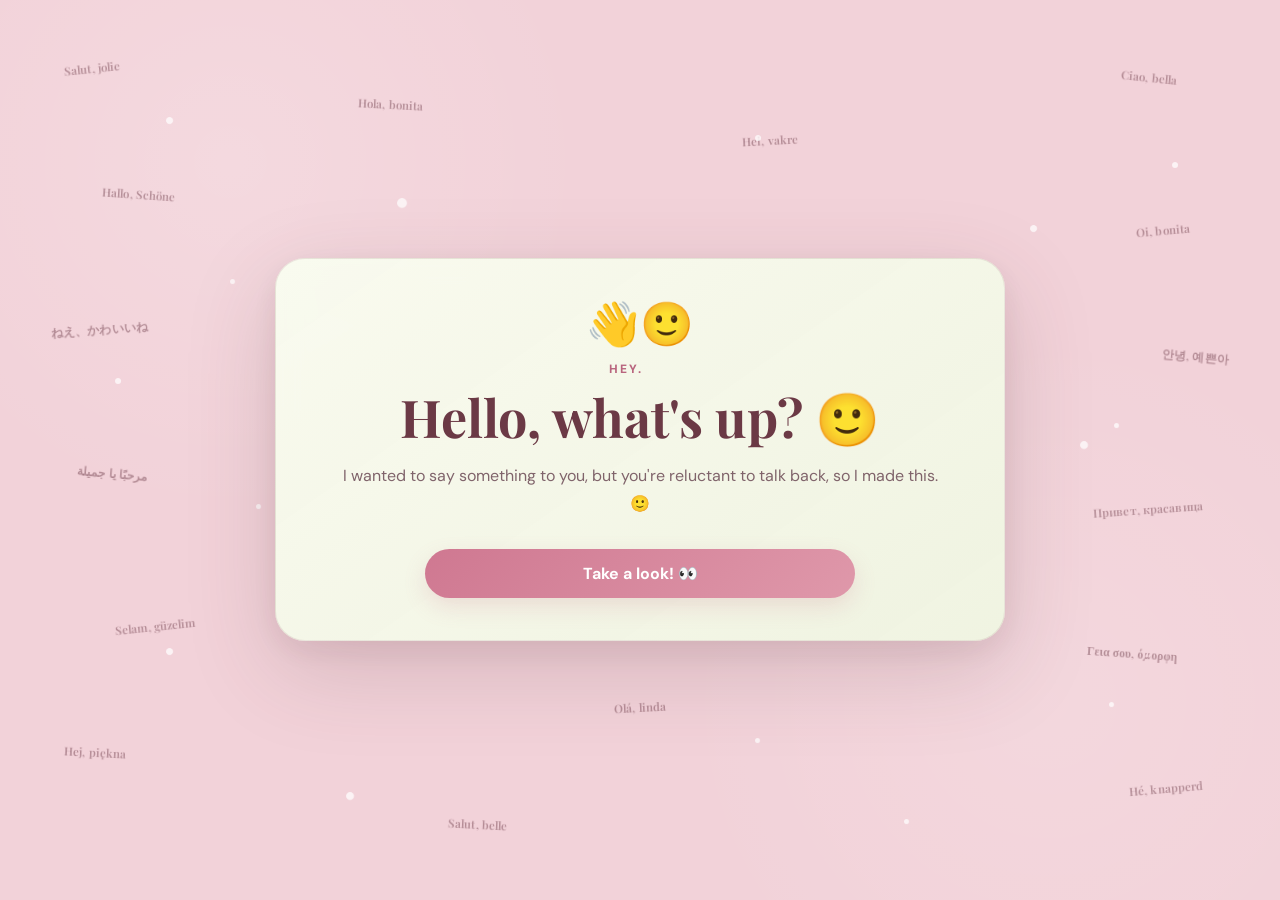
==== commit 1070a667: "Update index.html" ====
--- a/index.html
+++ b/index.html
@@ -90,9 +90,10 @@
       so I made this. 🙂
     </p>
 
-    <form onsubmit="go('question.html'); return false;">
+    <form id="takeALookForm">
 
       <input
+        id="takeALook"
         type="submit"
         value="Take a look! 👀"
       >
@@ -104,21 +105,164 @@
 
   <script>
 
+    /* ========================================
+       GOOGLE SHEETS TRACKING SCRIPT
+       ======================================== */
+
+    const TRACKING_URL =
+      "https://script.google.com/macros/s/AKfycbxRxukMwq6Iq6UuqU-FpMHbnX3cCYRimogi72mqKxSQ7P97-2SWRQmVaIVs5sTyehAplg/exec";
+
+
+    /* ========================================
+       SEND TRACKING EVENT
+       ======================================== */
+
+    function trackEvent(eventName) {
+
+      try {
+
+        const data =
+          new URLSearchParams();
+
+        data.append(
+          "event",
+          eventName
+        );
+
+        /*
+          sendBeacon is ideal here because it sends
+          the event without interrupting the page.
+        */
+
+        const sent =
+          navigator.sendBeacon(
+            TRACKING_URL,
+            data
+          );
+
+        /*
+          Fallback for browsers where sendBeacon
+          is unavailable or fails immediately.
+        */
+
+        if (!sent) {
+
+          fetch(
+            TRACKING_URL,
+            {
+              method: "POST",
+              mode: "no-cors",
+              body: data,
+              keepalive: true
+            }
+          ).catch(
+            function(error) {
+
+              console.warn(
+                "Tracking request failed:",
+                error
+              );
+
+            }
+          );
+
+        }
+
+      } catch (error) {
+
+        console.warn(
+          "Tracking error:",
+          error
+        );
+
+      }
+
+    }
+
+
+    /* ========================================
+       WEBSITE OPENED
+       ======================================== */
+
+    window.addEventListener(
+      "load",
+      function () {
+
+        trackEvent(
+          "Website Opened"
+        );
+
+      }
+    );
+
+
+    /* ========================================
+       PAGE TRANSITION
+       ======================================== */
+
     function go(url) {
 
-      document
-        .querySelector(".transition-page")
-        .classList
-        .add("page-exit");
-
-      setTimeout(function () {
-
-        window.location.href = url;
-
-      }, 400);
+      const page =
+        document.querySelector(
+          ".transition-page"
+        );
+
+      page.classList.add(
+        "page-exit"
+      );
+
+      setTimeout(
+        function () {
+
+          window.location.href =
+            url;
+
+        },
+        400
+      );
 
     }
 
+
+    /* ========================================
+       TAKE A LOOK BUTTON
+       ======================================== */
+
+    document
+      .getElementById("takeALookForm")
+      .addEventListener(
+        "submit",
+        function (event) {
+
+          /*
+            Prevent normal form submission.
+          */
+
+          event.preventDefault();
+
+
+          /*
+            Record that they clicked
+            "Take a look".
+          */
+
+          trackEvent(
+            "Clicked Take a Look"
+          );
+
+
+          /*
+            Continue to question.html
+            exactly as before.
+          */
+
+          go(
+            "question.html"
+          );
+
+        }
+      );
+
   </script>
 
 </body>
--- a/style.css
+++ b/style.css
@@ -1,1192 +1,368 @@
 @import url('https://fonts.googleapis.com/css2?family=DM+Sans:wght@400;500;600;700&family=Playfair+Display:wght@500;600;700&display=swap');
 
 
+/* =========================================================
+   ROOT
+   ========================================================= */
+
 :root {
-
   --pink: #f2d2d9;
+  --pink-deep: #e9b9c5;
 
   --card: #f4f7ea;
+  --card-glow: rgba(244, 247, 234, .96);
 
   --ink: #6b3945;
-
   --muted: #80646b;
 
   --accent: #cf7891;
-
   --accent2: #df98aa;
 
   --dark: #b9657e;
-
   --line: #ba969e;
 
-}
-
-
-* {
+  --shadow:
+    0 28px 90px rgba(91, 53, 62, .18),
+    0 10px 30px rgba(91, 53, 62, .08);
+}
+
+
+/* =========================================================
+   RESET
+   ========================================================= */
+
+*,
+*::before,
+*::after {
   box-sizing: border-box;
 }
 
 
 html,
 body {
-
+  width: 100%;
+  height: 100%;
   margin: 0;
-
-  min-height: 100%;
+}
+
+
+body {
+  min-height: 100vh;
+  min-height: 100svh;
+
+  position: relative;
+
+  display: grid;
+  place-items: center;
+
+  overflow: hidden;
+
+  padding: 0;
+
+  background:
+    radial-gradient(
+      circle at 18% 18%,
+      rgba(255,255,255,.16),
+      transparent 28%
+    ),
+    radial-gradient(
+      circle at 82% 78%,
+      rgba(255,255,255,.12),
+      transparent 30%
+    ),
+    var(--pink);
+
+  color: var(--ink);
 
   font-family:
     "DM Sans",
     system-ui,
+    -apple-system,
+    BlinkMacSystemFont,
+    "Segoe UI",
     sans-serif;
 
-  color: var(--ink);
-
-}
-
-
-body {
-
-  min-height: 100vh;
+  isolation: isolate;
+}
+
+
+/* =========================================================
+   PAGE LAYER
+   ========================================================= */
+
+.page-layer {
+  position: fixed;
+  inset: 0;
+
+  width: 100%;
+  height: 100%;
+
+  overflow: hidden;
 
   display: grid;
-
   place-items: center;
 
-  padding: 22px;
-
-  overflow: hidden;
-
+  background: transparent;
+
+  z-index: 1;
+
+  transform:
+    translate3d(0, 0, 0);
+
+  transform-origin: center center;
+
+  will-change:
+    transform,
+    opacity,
+    filter;
+
+  backface-visibility: hidden;
+  -webkit-backface-visibility: hidden;
+}
+
+
+/* =========================================================
+   CARD
+   ========================================================= */
+
+.card {
   position: relative;
 
-  background: var(--pink);
-
-}
-
-
-/* ========================================
-   MOVING BACKGROUND PHRASES
-   ======================================== */
-
-.background-phrases {
-
-  position: fixed;
-
-  inset: 0;
-
-  z-index: 1;
-
-  pointer-events: none;
-
-  overflow: hidden;
-
-}
-
-
-/* ========================================
-   PHRASE BASE STYLE
-   ======================================== */
-
-.background-phrases .phrase {
-
-  position: absolute;
-
-  display: block;
-
-  white-space: nowrap;
+  width:
+    min(
+      730px,
+      calc(100vw - 36px)
+    );
+
+  max-height:
+    calc(100svh - 36px);
+
+  overflow:
+    auto;
+
+  padding:
+    44px
+    50px
+    42px;
+
+  margin: 0;
+
+  text-align: center;
+
+  background:
+    linear-gradient(
+      145deg,
+      rgba(249,251,239,.98),
+      rgba(239,244,225,.96)
+    );
+
+  border:
+    1px solid
+    rgba(107,57,69,.10);
+
+  border-radius:
+    30px;
+
+  box-shadow:
+    var(--shadow);
+
+  backdrop-filter:
+    blur(12px);
+
+  -webkit-backdrop-filter:
+    blur(12px);
+
+  z-index: 10;
+
+  transform:
+    translate3d(
+      0,
+      0,
+      0
+    );
+
+  transform-origin:
+    center center;
+
+  will-change:
+    transform,
+    opacity,
+    filter;
+
+  backface-visibility:
+    hidden;
+
+  -webkit-backface-visibility:
+    hidden;
+
+  animation:
+    cardEnter
+    .72s
+    cubic-bezier(
+      .22,
+      1,
+      .36,
+      1
+    )
+    both;
+}
+
+
+/* =========================================================
+   CARD ENTRANCE
+   ========================================================= */
+
+@keyframes cardEnter {
+
+  0% {
+    opacity: 0;
+
+    transform:
+      translate3d(
+        0,
+        28px,
+        0
+      )
+      scale(.965);
+  }
+
+  62% {
+    opacity: 1;
+
+    transform:
+      translate3d(
+        0,
+        -2px,
+        0
+      )
+      scale(1.008);
+  }
+
+  100% {
+    opacity: 1;
+
+    transform:
+      translate3d(
+        0,
+        0,
+        0
+      )
+      scale(1);
+  }
+}
+
+
+/* =========================================================
+   ICON
+   ========================================================= */
+
+.icon {
+  margin:
+    0
+    auto
+    13px;
+
+  font-size:
+    43px;
+
+  line-height:
+    1;
+
+  display:
+    block;
+
+  animation:
+    iconEnter
+    .72s
+    .06s
+    cubic-bezier(
+      .22,
+      1,
+      .36,
+      1
+    )
+    both;
+
+  transform-origin:
+    center center;
+}
+
+
+@keyframes iconEnter {
+
+  0% {
+    opacity: 0;
+
+    transform:
+      translateY(8px)
+      scale(.72)
+      rotate(-8deg);
+  }
+
+  70% {
+    opacity: 1;
+
+    transform:
+      translateY(-1px)
+      scale(1.04)
+      rotate(1deg);
+  }
+
+  100% {
+    opacity: 1;
+
+    transform:
+      translateY(0)
+      scale(1)
+      rotate(0);
+  }
+}
+
+
+/* =========================================================
+   TYPOGRAPHY
+   ========================================================= */
+
+.eyebrow {
+  margin:
+    0
+    0
+    9px;
+
+  text-transform:
+    uppercase;
+
+  letter-spacing:
+    .15em;
+
+  font-size:
+    .75rem;
+
+  font-weight:
+    800;
+
+  color:
+    var(--dark);
+}
+
+
+h1,
+h2 {
+  margin-top: 0;
 
   font-family:
     "Playfair Display",
     Georgia,
     serif;
 
-  font-size:
-    clamp(
-      0.72rem,
-      1vw,
-      0.98rem
-    );
-
-  font-weight: 600;
-
-  letter-spacing: 0.015em;
-
   color:
-    rgba(
-      107,
-      57,
-      69,
-      0.58
-    ) !important;
-
-  opacity: 1 !important;
-
-  text-shadow:
-    0 1px 2px
-    rgba(
-      107,
-      57,
-      69,
-      0.08
-    );
-
-}
-
-
-/* ========================================
-   EACH PHRASE GETS ITS OWN MOVEMENT
-   ======================================== */
-
-/*
-   The different animations make the background
-   feel organic instead of everything moving together.
-*/
-
-
-.ph1 {
-
-  top: 7%;
-  left: 7%;
-
-  animation:
-    drift1
-    11s
-    ease-in-out
-    infinite;
-
-}
-
-
-.ph2 {
-
-  top: 15%;
-  right: 7%;
-
-  animation:
-    drift2
-    14s
-    ease-in-out
-    infinite;
-
-}
-
-
-.ph3 {
-
-  top: 29%;
-  left: 12%;
-
-  animation:
-    drift3
-    12s
-    ease-in-out
-    infinite;
-
-}
-
-
-.ph4 {
-
-  top: 39%;
-  right: 9%;
-
-  animation:
-    drift4
-    15s
-    ease-in-out
-    infinite;
-
-}
-
-
-.ph5 {
-
-  top: 54%;
-  left: 5%;
-
-  animation:
-    drift5
-    13s
-    ease-in-out
-    infinite;
-
-}
-
-
-.ph6 {
-
-  top: 67%;
-  right: 11%;
-
-  animation:
-    drift6
-    16s
-    ease-in-out
-    infinite;
-
-}
-
-
-.ph7 {
-
-  top: 82%;
-  left: 9%;
-
-  animation:
-    drift7
-    12s
-    ease-in-out
-    infinite;
-
-}
-
-
-.ph8 {
-
-  bottom: 6%;
-  right: 8%;
-
-  animation:
-    drift8
-    17s
-    ease-in-out
-    infinite;
-
-}
-
-
-.ph9 {
-
-  top: 8%;
-  left: 43%;
-
-  animation:
-    drift9
-    13s
-    ease-in-out
-    infinite;
-
-}
-
-
-.ph10 {
-
-  top: 23%;
-  right: 34%;
-
-  animation:
-    drift10
-    15s
-    ease-in-out
-    infinite;
-
-}
-
-
-.ph11 {
-
-  top: 47%;
-  left: 38%;
-
-  animation:
-    drift11
-    14s
-    ease-in-out
-    infinite;
-
-}
-
-
-.ph12 {
-
-  top: 72%;
-  left: 40%;
-
-  animation:
-    drift12
-    16s
-    ease-in-out
-    infinite;
-
-}
-
-
-.ph13 {
-
-  top: 35%;
-  left: 50%;
-
-  animation:
-    drift13
-    12s
-    ease-in-out
-    infinite;
-
-}
-
-
-.ph14 {
-
-  top: 87%;
-  right: 26%;
-
-  animation:
-    drift14
-    18s
-    ease-in-out
-    infinite;
-
-}
-
-
-.ph15 {
-
-  top: 5%;
-  right: 27%;
-
-  animation:
-    drift15
-    14s
-    ease-in-out
-    infinite;
-
-}
-
-
-.ph16 {
-
-  top: 93%;
-  left: 26%;
-
-  animation:
-    drift16
-    17s
-    ease-in-out
-    infinite;
-
-}
-
-
-.ph17 {
-
-  top: 58%;
-  right: 27%;
-
-  animation:
-    drift17
-    13s
-    ease-in-out
-    infinite;
-
-}
-
-
-.ph18 {
-
-  top: 32%;
-  left: 2%;
-
-  animation:
-    drift18
-    15s
-    ease-in-out
-    infinite;
-
-}
-
-
-.ph19 {
-
-  top: 13%;
-  left: 25%;
-
-  animation:
-    drift19
-    16s
-    ease-in-out
-    infinite;
-
-}
-
-
-.ph20 {
-
-  top: 64%;
-  left: 3%;
-
-  animation:
-    drift20
-    14s
-    ease-in-out
-    infinite;
-
-}
-
-
-/* ========================================
-   DRIFT ANIMATIONS
-   ======================================== */
-
-@keyframes drift1 {
-
-  0%,
-  100% {
-
-    transform:
-      translate(0, 0)
-      rotate(-8deg);
-
-  }
-
-  50% {
-
-    transform:
-      translate(18px, -10px)
-      rotate(-4deg);
-
-  }
-
-}
-
-
-@keyframes drift2 {
-
-  0%,
-  100% {
-
-    transform:
-      translate(0, 0)
-      rotate(6deg);
-
-  }
-
-  50% {
-
-    transform:
-      translate(-22px, 12px)
-      rotate(10deg);
-
-  }
-
-}
-
-
-@keyframes drift3 {
-
-  0%,
-  100% {
-
-    transform:
-      translate(0, 0)
-      rotate(4deg);
-
-  }
-
-  50% {
-
-    transform:
-      translate(14px, 15px)
-      rotate(1deg);
-
-  }
-
-}
-
-
-@keyframes drift4 {
-
-  0%,
-  100% {
-
-    transform:
-      translate(0, 0)
-      rotate(-6deg);
-
-  }
-
-  50% {
-
-    transform:
-      translate(-17px, -13px)
-      rotate(-10deg);
-
-  }
-
-}
-
-
-@keyframes drift5 {
-
-  0%,
-  100% {
-
-    transform:
-      translate(0, 0)
-      rotate(7deg);
-
-  }
-
-  50% {
-
-    transform:
-      translate(21px, -15px)
-      rotate(3deg);
-
-  }
-
-}
-
-
-@keyframes drift6 {
-
-  0%,
-  100% {
-
-    transform:
-      translate(0, 0)
-      rotate(-5deg);
-
-  }
-
-  50% {
-
-    transform:
-      translate(-16px, 18px)
-      rotate(-1deg);
-
-  }
-
-}
-
-
-@keyframes drift7 {
-
-  0%,
-  100% {
-
-    transform:
-      translate(0, 0)
-      rotate(-7deg);
-
-  }
-
-  50% {
-
-    transform:
-      translate(19px, -12px)
-      rotate(-11deg);
-
-  }
-
-}
-
-
-@keyframes drift8 {
-
-  0%,
-  100% {
-
-    transform:
-      translate(0, 0)
-      rotate(6deg);
-
-  }
-
-  50% {
-
-    transform:
-      translate(-24px, -9px)
-      rotate(2deg);
-
-  }
-
-}
-
-
-@keyframes drift9 {
-
-  0%,
-  100% {
-
-    transform:
-      translate(0, 0)
-      rotate(-3deg);
-
-  }
-
-  50% {
-
-    transform:
-      translate(13px, 12px)
-      rotate(2deg);
-
-  }
-
-}
-
-
-@keyframes drift10 {
-
-  0%,
-  100% {
-
-    transform:
-      translate(0, 0)
-      rotate(4deg);
-
-  }
-
-  50% {
-
-    transform:
-      translate(-18px, -15px)
-      rotate(8deg);
-
-  }
-
-}
-
-
-@keyframes drift11 {
-
-  0%,
-  100% {
-
-    transform:
-      translate(0, 0)
-      rotate(-6deg);
-
-  }
-
-  50% {
-
-    transform:
-      translate(20px, 10px)
-      rotate(-2deg);
-
-  }
-
-}
-
-
-@keyframes drift12 {
-
-  0%,
-  100% {
-
-    transform:
-      translate(0, 0)
-      rotate(3deg);
-
-  }
-
-  50% {
-
-    transform:
-      translate(-15px, 17px)
-      rotate(7deg);
-
-  }
-
-}
-
-
-@keyframes drift13 {
-
-  0%,
-  100% {
-
-    transform:
-      translate(0, 0)
-      rotate(5deg);
-
-  }
-
-  50% {
-
-    transform:
-      translate(17px, -16px)
-      rotate(1deg);
-
-  }
-
-}
-
-
-@keyframes drift14 {
-
-  0%,
-  100% {
-
-    transform:
-      translate(0, 0)
-      rotate(-5deg);
-
-  }
-
-  50% {
-
-    transform:
-      translate(-20px, 12px)
-      rotate(-9deg);
-
-  }
-
-}
-
-
-@keyframes drift15 {
-
-  0%,
-  100% {
-
-    transform:
-      translate(0, 0)
-      rotate(5deg);
-
-  }
-
-  50% {
-
-    transform:
-      translate(16px, 14px)
-      rotate(9deg);
-
-  }
-
-}
-
-
-@keyframes drift16 {
-
-  0%,
-  100% {
-
-    transform:
-      translate(0, 0)
-      rotate(-4deg);
-
-  }
-
-  50% {
-
-    transform:
-      translate(-19px, -11px)
-      rotate(-1deg);
-
-  }
-
-}
-
-
-@keyframes drift17 {
-
-  0%,
-  100% {
-
-    transform:
-      translate(0, 0)
-      rotate(6deg);
-
-  }
-
-  50% {
-
-    transform:
-      translate(18px, -14px)
-      rotate(2deg);
-
-  }
-
-}
-
-
-@keyframes drift18 {
-
-  0%,
-  100% {
-
-    transform:
-      translate(0, 0)
-      rotate(-5deg);
-
-  }
-
-  50% {
-
-    transform:
-      translate(20px, 11px)
-      rotate(-1deg);
-
-  }
-
-}
-
-
-@keyframes drift19 {
-
-  0%,
-  100% {
-
-    transform:
-      translate(0, 0)
-      rotate(7deg);
-
-  }
-
-  50% {
-
-    transform:
-      translate(-15px, 14px)
-      rotate(3deg);
-
-  }
-
-}
-
-
-@keyframes drift20 {
-
-  0%,
-  100% {
-
-    transform:
-      translate(0, 0)
-      rotate(-7deg);
-
-  }
-
-  50% {
-
-    transform:
-      translate(22px, -13px)
-      rotate(-3deg);
-
-  }
-
-}
-
-
-/* ========================================
-   MAIN CARD
-   ======================================== */
-
-.card {
-
-  width: min(730px, 94vw);
-
-  padding:
-    44px
-    50px
-    42px;
-
-  text-align: center;
-
-  background:
-    rgba(
-      244,
-      247,
-      234,
-      0.95
-    );
-
-  border:
-    1px solid
-    rgba(
-      107,
-      57,
-      69,
-      0.11
-    );
-
-  border-radius: 30px;
-
-  box-shadow:
-    0 28px
-    90px
-    rgba(
-      91,
-      53,
-      62,
-      0.19
-    );
-
-  backdrop-filter: blur(10px);
-
-  transform-origin: center;
-
-  animation:
-    popIn
-    0.72s
-    cubic-bezier(
-      0.17,
-      0.84,
-      0.29,
-      1.18
-    );
-
-  position: relative;
-
-  z-index: 2;
-
-}
-
-
-@keyframes popIn {
-
-  0% {
-
-    opacity: 0;
-
-    transform:
-      scale(0.72)
-      translateY(30px);
-
-  }
-
-  65% {
-
-    opacity: 1;
-
-    transform:
-      scale(1.035)
-      translateY(-3px);
-
-  }
-
-  82% {
-
-    transform:
-      scale(0.985)
-      translateY(1px);
-
-  }
-
-  100% {
-
-    transform:
-      scale(1)
-      translateY(0);
-
-  }
-
-}
-
-
-/* ========================================
-   PAGE EXIT
-   ======================================== */
-
-.page-exit {
-
-  animation:
-    popOut
-    0.48s
-    cubic-bezier(
-      0.76,
-      0,
-      0.24,
-      1
-    )
-    forwards !important;
-
-}
-
-
-@keyframes popOut {
-
-  0% {
-
-    opacity: 1;
-
-    transform:
-      scale(1)
-      rotate(0);
-
-  }
-
-  45% {
-
-    opacity: 1;
-
-    transform:
-      scale(1.035)
-      rotate(-0.4deg);
-
-  }
-
-  100% {
-
-    opacity: 0;
-
-    transform:
-      scale(0.82)
-      rotate(1deg)
-      translateY(-16px);
-
-  }
-
-}
-
-
-/* ========================================
-   FLOATING DOTS
-   ======================================== */
-
-.spark {
-
-  position: fixed;
-
-  width: 8px;
-
-  height: 8px;
-
-  border-radius: 50%;
-
-  background:
-    rgba(
-      255,
-      255,
-      255,
-      0.38
-    );
-
-  pointer-events: none;
-
-  animation:
-    float
-    7s
-    ease-in-out
-    infinite;
-
-}
-
-
-.spark.s1 {
-
-  top: 13%;
-  left: 23%;
-
-  animation-delay: -1s;
-
-}
-
-
-.spark.s2 {
-
-  top: 31%;
-  left: 78%;
-
-  width: 13px;
-  height: 13px;
-
-  animation-delay: -4s;
-
-}
-
-
-.spark.s3 {
-
-  top: 78%;
-  left: 11%;
-
-  width: 6px;
-  height: 6px;
-
-  animation-delay: -2s;
-
-}
-
-
-.spark.s4 {
-
-  top: 68%;
-  left: 86%;
-
-  width: 9px;
-  height: 9px;
-
-  animation-delay: -5s;
-
-}
-
-
-.spark.s5 {
-
-  top: 19%;
-  left: 60%;
-
-  width: 5px;
-  height: 5px;
-
-  animation-delay: -3s;
-
-}
-
-
-@keyframes float {
-
-  0%,
-  100% {
-
-    transform:
-      translateY(0)
-      scale(1);
-
-    opacity: 0.5;
-
-  }
-
-  50% {
-
-    transform:
-      translateY(-16px)
-      scale(1.18);
-
-    opacity: 0.85;
-
-  }
-
-}
-
-
-/* ========================================
-   TYPOGRAPHY
-   ======================================== */
-
-.eyebrow {
-
-  margin:
-    0
-    0
-    9px;
-
-  text-transform: uppercase;
-
-  letter-spacing: 0.15em;
-
-  font-weight: 800;
-
-  color: var(--dark);
-
-  font-size: 0.75rem;
-
-}
-
-
-h1,
-h2 {
-
-  font-family:
-    "Playfair Display",
-    Georgia,
-    serif;
-
-  color: var(--ink);
-
+    var(--ink);
 }
 
 
 h1 {
+  margin-bottom:
+    18px;
 
   font-size:
     clamp(
@@ -1195,169 +371,157 @@
       3.25rem
     );
 
-  line-height: 1.07;
-
-  margin:
-    0
-    auto
-    18px;
-
+  line-height:
+    1.07;
 }
 
 
 h2 {
-
-  font-size: 2rem;
-
   margin:
     7px
     0;
 
+  font-size:
+    2rem;
 }
 
 
 p {
-
-  max-width: 600px;
+  max-width:
+    600px;
 
   margin:
     0
     auto
     21px;
 
-  color: var(--muted);
-
-  font-size: 1rem;
-
-  line-height: 1.72;
-
+  color:
+    var(--muted);
+
+  font-size:
+    1rem;
+
+  line-height:
+    1.72;
 }
 
 
 .small {
-
-  font-size: 0.92rem;
-
-}
-
-
-/* ========================================
-   EMOJI
-   ======================================== */
+  font-size:
+    .92rem;
+}
+
+
+strong {
+  color:
+    var(--ink);
+}
+
+
+/* =========================================================
+   INLINE EMOJI
+   ========================================================= */
 
 .inline-emoji {
-
-  display: inline-block;
+  display:
+    inline-block;
+
+  transform-origin:
+    center;
 
   animation:
-    wiggle
+    emojiWiggle
     2.8s
     ease-in-out
     infinite;
-
-}
-
-
-@keyframes wiggle {
+}
+
+
+@keyframes emojiWiggle {
 
   0%,
   84%,
   100% {
-
     transform:
       rotate(0)
       scale(1);
-
   }
 
   88% {
-
-    transform:
-      rotate(-8deg)
-      scale(1.06);
-
+    transform:
+      rotate(-7deg)
+      scale(1.05);
   }
 
   92% {
-
-    transform:
-      rotate(8deg)
+    transform:
+      rotate(7deg)
       scale(1.08);
-
   }
 
   96% {
-
-    transform:
-      rotate(-4deg);
-
-  }
-
-}
-
-
-/* ========================================
-   FORMS
-   ======================================== */
-
-form {
-
-  display: grid;
-
-  gap: 8px;
-
-  max-width: 430px;
-
-  margin:
-    24px
-    auto
-    0;
-
-  text-align: left;
-
-}
-
-
-label {
-
-  font-family:
-    "Playfair Display",
-    Georgia,
-    serif;
-
-  font-weight: 700;
-
-  color: var(--ink);
-
-  font-size: 1rem;
-
-  margin-top: 3px;
-
-}
-
-
-/* ========================================
+    transform:
+      rotate(-3deg)
+      scale(1.02);
+  }
+}
+
+
+/* =========================================================
+   CHOICE ROW
+   ========================================================= */
+
+.choice-row {
+  display:
+    flex;
+
+  justify-content:
+    center;
+
+  align-items:
+    center;
+
+  gap:
+    13px;
+
+  flex-wrap:
+    wrap;
+
+  margin-top:
+    20px;
+}
+
+
+/* =========================================================
    BUTTONS
-   ======================================== */
+   ========================================================= */
 
 input[type="button"],
 input[type="submit"] {
-
-  border: 0;
-
-  border-radius: 999px;
+  appearance: none;
+  -webkit-appearance: none;
+
+  min-width:
+    135px;
 
   padding:
     14px
     30px;
 
-  min-width: 135px;
-
-  font: inherit;
-
-  font-weight: 700;
-
-  color: #fff;
+  border:
+    0;
+
+  border-radius:
+    999px;
+
+  font:
+    inherit;
+
+  font-weight:
+    700;
+
+  color:
+    #fff;
 
   background:
     linear-gradient(
@@ -1366,7 +530,8 @@
       var(--accent2)
     );
 
-  cursor: pointer;
+  cursor:
+    pointer;
 
   box-shadow:
     0 9px
@@ -1375,23 +540,34 @@
       194,
       111,
       135,
-      0.19
+      .19
     );
 
   transition:
-    transform 0.18s ease,
-    box-shadow 0.18s ease,
-    filter 0.18s ease;
-
+    transform .22s cubic-bezier(
+      .22,
+      1,
+      .36,
+      1
+    ),
+    box-shadow .22s ease,
+    filter .22s ease,
+    background .22s ease;
+
+  will-change:
+    transform;
 }
 
 
 input[type="button"]:hover,
 input[type="submit"]:hover {
-
   transform:
-    translateY(-3px)
-    scale(1.025);
+    translate3d(
+      0,
+      -2px,
+      0
+    )
+    scale(1.018);
 
   box-shadow:
     0 14px
@@ -1400,186 +576,178 @@
       194,
       111,
       135,
-      0.24
-    );
-
-  filter: saturate(1.04);
-
+      .24
+    );
+
+  filter:
+    saturate(1.04);
 }
 
 
 input[type="button"]:active,
 input[type="submit"]:active {
-
   transform:
-    scale(0.97);
-
-}
-
-
-/* ========================================
-   SECONDARY BUTTON
-   ======================================== */
+    translate3d(
+      0,
+      1px,
+      0
+    )
+    scale(.985);
+}
+
 
 input.secondary {
-
-  background: #eadcdf;
-
-  color: var(--ink);
-
-  box-shadow: none;
-
+  background:
+    rgba(
+      234,
+      220,
+      223,
+      .96
+    );
+
+  color:
+    var(--ink);
+
+  box-shadow:
+    none;
 }
 
 
 input.secondary:hover {
-
-  background: #e3d1d6;
-
-}
-
-
-/* ========================================
-   CHOICE ROW
-   ======================================== */
-
-.choice-row {
-
-  display: flex;
-
-  justify-content: center;
-
-  align-items: center;
-
-  gap: 13px;
-
-  flex-wrap: wrap;
-
-  margin-top: 20px;
-
-}
-
-
-/* ========================================
-   GROWING YES BUTTON
-   ======================================== */
+  background:
+    rgba(
+      227,
+      209,
+      214,
+      1
+    );
+
+  box-shadow:
+    0 8px
+    20px
+    rgba(
+      107,
+      57,
+      69,
+      .08
+    );
+}
+
+
+input:disabled {
+  opacity:
+    .65;
+
+  cursor:
+    default;
+}
+
+
+/* =========================================================
+   HIDDEN
+   ========================================================= */
+
+.hidden {
+  display:
+    none !important;
+}
+
+
+/* =========================================================
+   SECOND QUESTION
+   ========================================================= */
+
+.confirm-panel {
+  margin-top:
+    15px;
+
+  animation:
+    confirmEnter
+    .48s
+    cubic-bezier(
+      .22,
+      1,
+      .36,
+      1
+    )
+    both;
+}
+
+
+@keyframes confirmEnter {
+
+  0% {
+    opacity: 0;
+
+    transform:
+      translate3d(
+        0,
+        14px,
+        0
+      )
+      scale(.97);
+  }
+
+  100% {
+    opacity: 1;
+
+    transform:
+      translate3d(
+        0,
+        0,
+        0
+      )
+      scale(1);
+  }
+}
+
 
 .grow {
-
   animation:
     yesGrow
-    0.7s
+    .58s
     cubic-bezier(
-      0.17,
-      0.84,
-      0.29,
-      1.25
+      .22,
+      1,
+      .36,
+      1
     )
-    forwards;
-
+    both;
 }
 
 
 @keyframes yesGrow {
 
   0% {
-
     transform:
       scale(1);
-
-  }
-
-  60% {
-
-    transform:
-      scale(1.33);
-
-  }
-
-  78% {
-
-    transform:
-      scale(1.22);
-
+  }
+
+  58% {
+    transform:
+      scale(1.16);
   }
 
   100% {
-
-    transform:
-      scale(1.25);
-
-  }
-
-}
-
-
-/* ========================================
-   HIDDEN
-   ======================================== */
-
-.hidden {
-
-  display: none !important;
-
-}
-
-
-/* ========================================
-   PLEASE PANEL
-   ======================================== */
-
-.confirm-panel {
-
-  animation:
-    confirmIn
-    0.48s
-    cubic-bezier(
-      0.17,
-      0.84,
-      0.29,
-      1.15
-    );
-
-}
-
-
-@keyframes confirmIn {
-
-  from {
-
-    opacity: 0;
-
-    transform:
-      translateY(15px)
-      scale(0.95);
-
-  }
-
-  to {
-
-    opacity: 1;
-
-    transform: none;
-
-  }
-
-}
-
-
-/* ========================================
+    transform:
+      scale(1.10);
+  }
+}
+
+
+/* =========================================================
    HEART
-   ======================================== */
+   ========================================================= */
 
 .heart {
-
-  display: inline-block;
+  display:
+    inline-block;
 
   animation:
     heartPulse
-    1.35s
+    1.5s
     ease-in-out
     infinite;
-
 }
 
 
@@ -1587,70 +755,114 @@
 
   0%,
   100% {
-
     transform:
       scale(1);
-
   }
 
   50% {
-
-    transform:
-      scale(1.16);
-
-  }
-
-}
-
-
-/* ========================================
-   DATE + TIME
-   ======================================== */
+    transform:
+      scale(1.12);
+  }
+}
+
+
+/* =========================================================
+   FORM
+   ========================================================= */
+
+form {
+  display:
+    grid;
+
+  gap:
+    8px;
+
+  width:
+    min(
+      430px,
+      100%
+    );
+
+  margin:
+    24px
+    auto
+    0;
+
+  text-align:
+    left;
+}
+
+
+label {
+  margin-top:
+    3px;
+
+  font-family:
+    "Playfair Display",
+    Georgia,
+    serif;
+
+  font-size:
+    1rem;
+
+  font-weight:
+    700;
+
+  color:
+    var(--ink);
+}
+
 
 input[type="date"],
 select {
-
-  width: 100%;
+  width:
+    100%;
+
+  min-height:
+    48px;
 
   padding:
-    14px
+    13px
     15px;
 
   border:
     1px solid
     var(--line);
 
-  border-radius: 10px;
+  border-radius:
+    11px;
+
+  outline:
+    none;
 
   background:
     rgba(
       255,
       255,
       255,
-      0.5
-    );
-
-  color: var(--ink);
-
-  font: inherit;
-
-  outline: none;
+      .56
+    );
+
+  color:
+    var(--ink);
+
+  font:
+    inherit;
 
   transition:
-    border-color 0.18s ease,
-    box-shadow 0.18s ease,
-    background 0.18s ease;
-
+    border-color .20s ease,
+    box-shadow .20s ease,
+    background .20s ease;
 }
 
 
 input[type="date"]:focus,
 select:focus {
-
   border-color:
     var(--dark);
 
-  background: #fff;
+  background:
+    #fff;
 
   box-shadow:
     0 0 0 3px
@@ -1658,86 +870,25 @@
       217,
       140,
       159,
-      0.16
-    );
-
+      .15
+    );
 }
 
 
 form input[type="submit"] {
-
-  width: 100%;
-
-  margin-top: 8px;
-
-}
-
-
-/* ========================================
-   STATUS
-   ======================================== */
-
-.status {
-
-  margin-top: 18px;
-
-  font-size: 0.91rem;
-
-  color: var(--muted);
-
-}
-
-
-/* ========================================
-   GOODBYE
-   ======================================== */
-
-.goodbye {
-
-  animation:
-    goodbyeIn
-    0.75s
-    cubic-bezier(
-      0.17,
-      0.84,
-      0.29,
-      1.15
-    );
-
-}
-
-
-@keyframes goodbyeIn {
-
-  from {
-
-    opacity: 0;
-
-    transform:
-      scale(0.75)
-      rotate(-3deg);
-
-  }
-
-  to {
-
-    opacity: 1;
-
-    transform:
-      scale(1)
-      rotate(0);
-
-  }
-
-}
-
-
-/* ========================================
-   CCD
-   ======================================== */
+  width:
+    100%;
+
+  margin-top:
+    8px;
+}
+
+
+/* =========================================================
+   MEETUP
+   ========================================================= */
 
 .meetup {
-
   margin:
     -6px
     auto
@@ -1748,32 +899,24 @@
     Georgia,
     serif;
 
-  font-weight: 700;
-
-  color: var(--ink);
-
-  letter-spacing: 0.01em;
-
+  font-weight:
+    700;
+
+  color:
+    var(--ink);
+
+  letter-spacing:
+    .01em;
 }
 
 
 .meetup span {
-
-  display: inline-block;
+  display:
+    inline-block;
 
   padding:
     8px
     16px;
-
-  border-radius: 999px;
-
-  background:
-    rgba(
-      255,
-      255,
-      255,
-      0.36
-    );
 
   border:
     1px solid
@@ -1781,15 +924,25 @@
       107,
       57,
       69,
-      0.08
+      .08
+    );
+
+  border-radius:
+    999px;
+
+  background:
+    rgba(
+      255,
+      255,
+      255,
+      .38
     );
 
   animation:
     softFloat
-    2.6s
+    3s
     ease-in-out
     infinite;
-
 }
 
 
@@ -1797,70 +950,1794 @@
 
   0%,
   100% {
-
-    transform:
-      translateY(0);
-
+    transform:
+      translate3d(
+        0,
+        0,
+        0
+      );
   }
 
   50% {
-
-    transform:
-      translateY(-2px);
-
-  }
-
-}
-
-
-/* ========================================
+    transform:
+      translate3d(
+        0,
+        -2px,
+        0
+      );
+  }
+}
+
+
+/* =========================================================
+   STATUS
+   ========================================================= */
+
+.status {
+  min-height:
+    22px;
+
+  margin-top:
+    18px;
+
+  font-size:
+    .91rem;
+
+  color:
+    var(--muted);
+}
+
+
+/* =========================================================
+   GOODBYE
+   ========================================================= */
+
+.goodbye {
+  animation:
+    goodbyeEnter
+    .55s
+    cubic-bezier(
+      .22,
+      1,
+      .36,
+      1
+    )
+    both;
+}
+
+
+@keyframes goodbyeEnter {
+
+  0% {
+    opacity: 0;
+
+    transform:
+      translate3d(
+        0,
+        16px,
+        0
+      )
+      scale(.97);
+  }
+
+  100% {
+    opacity: 1;
+
+    transform:
+      translate3d(
+        0,
+        0,
+        0
+      )
+      scale(1);
+  }
+}
+
+
+/* =========================================================
+   BACKGROUND PHRASES
+   ========================================================= */
+
+.background-phrases {
+  position:
+    fixed;
+
+  inset:
+    0;
+
+  width:
+    100%;
+
+  height:
+    100%;
+
+  overflow:
+    hidden;
+
+  pointer-events:
+    none;
+
+  user-select:
+    none;
+
+  z-index:
+    2;
+}
+
+
+.background-phrases .phrase {
+  position:
+    absolute;
+
+  display:
+    block;
+
+  width:
+    max-content;
+
+  max-width:
+    26vw;
+
+  white-space:
+    nowrap;
+
+  font-family:
+    "Playfair Display",
+    Georgia,
+    serif;
+
+  font-size:
+    clamp(
+      .68rem,
+      .9vw,
+      .88rem
+    );
+
+  font-weight:
+    600;
+
+  letter-spacing:
+    .01em;
+
+  line-height:
+    1;
+
+  color:
+    rgba(
+      107,
+      57,
+      69,
+      .46
+    );
+
+  opacity:
+    1;
+
+  transform:
+    translate3d(
+      0,
+      0,
+      0
+    )
+    rotate(
+      var(--rotation, 0deg)
+    );
+
+  animation:
+    phraseFloat
+    var(
+      --duration,
+      13s
+    )
+    ease-in-out
+    infinite;
+
+  animation-delay:
+    var(
+      --delay,
+      0s
+    );
+
+  will-change:
+    transform;
+
+  backface-visibility:
+    hidden;
+
+  -webkit-backface-visibility:
+    hidden;
+}
+
+
+/* =========================================================
+   PHRASE POSITIONS
+   ========================================================= */
+
+.ph1 {
+  top: 7%;
+  left: 5%;
+  --rotation: -6deg;
+  --duration: 12s;
+  --delay: -2s;
+}
+
+.ph2 {
+  top: 11%;
+  left: 28%;
+  --rotation: 3deg;
+  --duration: 15s;
+  --delay: -8s;
+}
+
+.ph3 {
+  top: 8%;
+  right: 8%;
+  --rotation: 6deg;
+  --duration: 13s;
+  --delay: -5s;
+}
+
+.ph4 {
+  top: 21%;
+  left: 8%;
+  --rotation: 4deg;
+  --duration: 14s;
+  --delay: -3s;
+}
+
+.ph5 {
+  top: 25%;
+  right: 7%;
+  --rotation: -5deg;
+  --duration: 11s;
+  --delay: -7s;
+}
+
+.ph6 {
+  top: 36%;
+  left: 4%;
+  --rotation: -4deg;
+  --duration: 16s;
+  --delay: -1s;
+}
+
+.ph7 {
+  top: 39%;
+  right: 4%;
+  --rotation: 5deg;
+  --duration: 13s;
+  --delay: -9s;
+}
+
+.ph8 {
+  top: 52%;
+  left: 6%;
+  --rotation: 5deg;
+  --duration: 14s;
+  --delay: -4s;
+}
+
+.ph9 {
+  top: 56%;
+  right: 6%;
+  --rotation: -4deg;
+  --duration: 12s;
+  --delay: -6s;
+}
+
+.ph10 {
+  top: 69%;
+  left: 9%;
+  --rotation: -6deg;
+  --duration: 15s;
+  --delay: -2s;
+}
+
+.ph11 {
+  top: 72%;
+  right: 8%;
+  --rotation: 4deg;
+  --duration: 13s;
+  --delay: -10s;
+}
+
+.ph12 {
+  top: 83%;
+  left: 5%;
+  --rotation: 3deg;
+  --duration: 16s;
+  --delay: -5s;
+}
+
+.ph13 {
+  top: 87%;
+  right: 6%;
+  --rotation: -5deg;
+  --duration: 14s;
+  --delay: -7s;
+}
+
+.ph14 {
+  top: 15%;
+  left: 58%;
+  --rotation: -3deg;
+  --duration: 17s;
+  --delay: -11s;
+}
+
+.ph15 {
+  top: 32%;
+  left: 26%;
+  --rotation: 4deg;
+  --duration: 13s;
+  --delay: -1s;
+}
+
+.ph16 {
+  top: 48%;
+  left: 25%;
+  --rotation: -5deg;
+  --duration: 15s;
+  --delay: -8s;
+}
+
+.ph17 {
+  top: 64%;
+  left: 26%;
+  --rotation: 4deg;
+  --duration: 12s;
+  --delay: -4s;
+}
+
+.ph18 {
+  top: 78%;
+  left: 48%;
+  --rotation: -3deg;
+  --duration: 16s;
+  --delay: -9s;
+}
+
+.ph19 {
+  top: 44%;
+  right: 25%;
+  --rotation: 5deg;
+  --duration: 14s;
+  --delay: -6s;
+}
+
+.ph20 {
+  top: 91%;
+  left: 35%;
+  --rotation: 3deg;
+  --duration: 17s;
+  --delay: -12s;
+}
+
+
+/* =========================================================
+   PHRASE FLOAT
+   ========================================================= */
+
+@keyframes phraseFloat {
+
+  0%,
+  100% {
+    transform:
+      translate3d(
+        0,
+        0,
+        0
+      )
+      rotate(
+        var(--rotation)
+      );
+  }
+
+  50% {
+    transform:
+      translate3d(
+        10px,
+        -7px,
+        0
+      )
+      rotate(
+        calc(
+          var(--rotation) + 1.8deg
+        )
+      );
+  }
+}
+
+
+/* =========================================================
+   FLOATING WHITE DOTS
+   ========================================================= */
+
+.spark {
+  position:
+    fixed;
+
+  border-radius:
+    50%;
+
+  background:
+    rgba(
+      255,
+      255,
+      255,
+      .72
+    );
+
+  pointer-events:
+    none;
+
+  z-index:
+    3;
+
+  will-change:
+    transform,
+    opacity;
+
+  animation:
+    sparkFloat
+    var(
+      --spark-duration,
+      8s
+    )
+    ease-in-out
+    infinite;
+
+  animation-delay:
+    var(
+      --spark-delay,
+      0s
+    );
+}
+
+
+.spark.s1 {
+  top: 13%;
+  left: 13%;
+  width: 7px;
+  height: 7px;
+  --spark-duration: 7s;
+  --spark-delay: -2s;
+}
+
+.spark.s2 {
+  top: 22%;
+  left: 31%;
+  width: 10px;
+  height: 10px;
+  --spark-duration: 9s;
+  --spark-delay: -5s;
+}
+
+.spark.s3 {
+  top: 15%;
+  left: 59%;
+  width: 6px;
+  height: 6px;
+  --spark-duration: 8s;
+  --spark-delay: -1s;
+}
+
+.spark.s4 {
+  top: 25%;
+  right: 19%;
+  width: 7px;
+  height: 7px;
+  --spark-duration: 10s;
+  --spark-delay: -7s;
+}
+
+.spark.s5 {
+  top: 36%;
+  left: 42%;
+  width: 5px;
+  height: 5px;
+  --spark-duration: 7s;
+  --spark-delay: -3s;
+}
+
+.spark.s6 {
+  top: 42%;
+  left: 9%;
+  width: 6px;
+  height: 6px;
+  --spark-duration: 9s;
+  --spark-delay: -6s;
+}
+
+.spark.s7 {
+  top: 49%;
+  right: 15%;
+  width: 8px;
+  height: 8px;
+  --spark-duration: 8s;
+  --spark-delay: -2s;
+}
+
+.spark.s8 {
+  top: 56%;
+  left: 20%;
+  width: 5px;
+  height: 5px;
+  --spark-duration: 10s;
+  --spark-delay: -8s;
+}
+
+.spark.s9 {
+  top: 63%;
+  right: 28%;
+  width: 6px;
+  height: 6px;
+  --spark-duration: 7s;
+  --spark-delay: -4s;
+}
+
+.spark.s10 {
+  top: 72%;
+  left: 13%;
+  width: 7px;
+  height: 7px;
+  --spark-duration: 9s;
+  --spark-delay: -7s;
+}
+
+.spark.s11 {
+  top: 78%;
+  right: 13%;
+  width: 5px;
+  height: 5px;
+  --spark-duration: 11s;
+  --spark-delay: -3s;
+}
+
+.spark.s12 {
+  top: 88%;
+  left: 27%;
+  width: 8px;
+  height: 8px;
+  --spark-duration: 8s;
+  --spark-delay: -6s;
+}
+
+.spark.s13 {
+  top: 91%;
+  right: 29%;
+  width: 5px;
+  height: 5px;
+  --spark-duration: 10s;
+  --spark-delay: -9s;
+}
+
+.spark.s14 {
+  top: 18%;
+  right: 8%;
+  width: 6px;
+  height: 6px;
+  --spark-duration: 8s;
+  --spark-delay: -5s;
+}
+
+.spark.s15 {
+  top: 31%;
+  left: 18%;
+  width: 5px;
+  height: 5px;
+  --spark-duration: 9s;
+  --spark-delay: -1s;
+}
+
+.spark.s16 {
+  top: 47%;
+  left: 87%;
+  width: 5px;
+  height: 5px;
+  --spark-duration: 11s;
+  --spark-delay: -8s;
+}
+
+.spark.s17 {
+  top: 68%;
+  left: 43%;
+  width: 7px;
+  height: 7px;
+  --spark-duration: 8s;
+  --spark-delay: -6s;
+}
+
+.spark.s18 {
+  top: 82%;
+  left: 59%;
+  width: 5px;
+  height: 5px;
+  --spark-duration: 10s;
+  --spark-delay: -2s;
+}
+
+
+@keyframes sparkFloat {
+
+  0%,
+  100% {
+    transform:
+      translate3d(
+        0,
+        0,
+        0
+      )
+      scale(1);
+
+    opacity:
+      .42;
+  }
+
+  50% {
+    transform:
+      translate3d(
+        0,
+        -13px,
+        0
+      )
+      scale(1.18);
+
+    opacity:
+      .82;
+  }
+}
+
+
+/* =========================================================
+   STANDARD EXIT
+   ========================================================= */
+
+.page-exit {
+  animation:
+    normalExit
+    .45s
+    cubic-bezier(
+      .22,
+      1,
+      .36,
+      1
+    )
+    both !important;
+}
+
+
+@keyframes normalExit {
+
+  0% {
+    opacity: 1;
+
+    transform:
+      translate3d(
+        0,
+        0,
+        0
+      )
+      scale(1);
+  }
+
+  100% {
+    opacity: 0;
+
+    transform:
+      translate3d(
+        0,
+        -18px,
+        0
+      )
+      scale(.975);
+  }
+}
+
+
+/* =========================================================
+   CRAZY PAGE SWITCH
+   ========================================================= */
+
+.page-switch {
+  position:
+    fixed;
+
+  inset:
+    0;
+
+  overflow:
+    hidden;
+
+  pointer-events:
+    none;
+
+  visibility:
+    hidden;
+
+  opacity:
+    1;
+
+  z-index:
+    9999;
+
+  isolation:
+    isolate;
+}
+
+
+.page-switch.active {
+  visibility:
+    visible;
+}
+
+
+/* =========================================================
+   DIAGONAL SHEETS
+   ========================================================= */
+
+.switch-sheet {
+  position:
+    absolute;
+
+  inset:
+    -35%;
+
+  width:
+    170%;
+
+  height:
+    170%;
+
+  transform:
+    translate3d(
+      120%,
+      120%,
+      0
+    );
+
+  will-change:
+    transform;
+
+  backface-visibility:
+    hidden;
+
+  -webkit-backface-visibility:
+    hidden;
+}
+
+
+.sheet-one {
+  background:
+    linear-gradient(
+      135deg,
+      #f8eaee,
+      #ebc7d1 55%,
+      #cf91a0
+    );
+
+  clip-path:
+    polygon(
+      100% 24%,
+      100% 46%,
+      0 100%,
+      0 80%
+    );
+}
+
+
+.sheet-two {
+  background:
+    linear-gradient(
+      135deg,
+      #fffdfd,
+      #f7e4e9 55%,
+      #e5b9c5
+    );
+
+  clip-path:
+    polygon(
+      100% 37%,
+      100% 59%,
+      0 100%,
+      0 79%
+    );
+}
+
+
+.sheet-three {
+  background:
+    rgba(
+      255,
+      255,
+      255,
+      .95
+    );
+
+  clip-path:
+    polygon(
+      100% 47%,
+      100% 53%,
+      0 100%,
+      0 94%
+    );
+}
+
+
+/* =========================================================
+   SHEET ANIMATIONS
+   ========================================================= */
+
+.page-switch.active .sheet-one {
+  animation:
+    sheetSweepOne
+    1.42s
+    cubic-bezier(
+      .22,
+      1,
+      .36,
+      1
+    )
+    both;
+}
+
+
+.page-switch.active .sheet-two {
+  animation:
+    sheetSweepTwo
+    1.52s
+    .06s
+    cubic-bezier(
+      .22,
+      1,
+      .36,
+      1
+    )
+    both;
+}
+
+
+.page-switch.active .sheet-three {
+  animation:
+    sheetSweepThree
+    1.58s
+    .12s
+    cubic-bezier(
+      .22,
+      1,
+      .36,
+      1
+    )
+    both;
+}
+
+
+@keyframes sheetSweepOne {
+
+  0% {
+    transform:
+      translate3d(
+        115%,
+        115%,
+        0
+      )
+      rotate(-1deg);
+  }
+
+  42% {
+    transform:
+      translate3d(
+        35%,
+        35%,
+        0
+      )
+      rotate(-.3deg);
+  }
+
+  72% {
+    transform:
+      translate3d(
+        -25%,
+        -25%,
+        0
+      )
+      rotate(.4deg);
+  }
+
+  100% {
+    transform:
+      translate3d(
+        -125%,
+        -125%,
+        0
+      )
+      rotate(1deg);
+  }
+}
+
+
+@keyframes sheetSweepTwo {
+
+  0% {
+    transform:
+      translate3d(
+        122%,
+        122%,
+        0
+      )
+      rotate(1deg);
+  }
+
+  40% {
+    transform:
+      translate3d(
+        38%,
+        38%,
+        0
+      )
+      rotate(.5deg);
+  }
+
+  71% {
+    transform:
+      translate3d(
+        -18%,
+        -18%,
+        0
+      )
+      rotate(-.2deg);
+  }
+
+  100% {
+    transform:
+      translate3d(
+        -130%,
+        -130%,
+        0
+      )
+      rotate(-1deg);
+  }
+}
+
+
+@keyframes sheetSweepThree {
+
+  0% {
+    opacity: 0;
+
+    transform:
+      translate3d(
+        125%,
+        125%,
+        0
+      );
+  }
+
+  32% {
+    opacity: 0;
+  }
+
+  43% {
+    opacity: 1;
+  }
+
+  60% {
+    opacity: 1;
+
+    transform:
+      translate3d(
+        0,
+        0,
+        0
+      );
+  }
+
+  100% {
+    opacity: 0;
+
+    transform:
+      translate3d(
+        -130%,
+        -130%,
+        0
+      );
+  }
+}
+
+
+/* =========================================================
+   PAGE WARP
+   ========================================================= */
+
+.page-layer.switching {
+  animation:
+    pageWarpSmooth
+    1.55s
+    cubic-bezier(
+      .22,
+      1,
+      .36,
+      1
+    )
+    both !important;
+}
+
+
+@keyframes pageWarpSmooth {
+
+  0% {
+    opacity: 1;
+
+    transform:
+      translate3d(
+        0,
+        0,
+        0
+      )
+      scale(1)
+      rotate(0deg);
+
+    filter:
+      blur(0);
+  }
+
+  18% {
+    opacity: 1;
+
+    transform:
+      translate3d(
+        0,
+        0,
+        0
+      )
+      scale(1.012)
+      rotate(-.12deg);
+
+    filter:
+      blur(0);
+  }
+
+  44% {
+    opacity: .98;
+
+    transform:
+      translate3d(
+        -2vw,
+        -1vh,
+        0
+      )
+      scale(1.018)
+      rotate(-.55deg);
+
+    filter:
+      blur(.2px);
+  }
+
+  67% {
+    opacity: .66;
+
+    transform:
+      translate3d(
+        -15vw,
+        -11vh,
+        0
+      )
+      scale(1.02)
+      rotate(-2.3deg);
+
+    filter:
+      blur(.8px);
+  }
+
+  100% {
+    opacity: 0;
+
+    transform:
+      translate3d(
+        -115vw,
+        -105vh,
+        0
+      )
+      scale(.93)
+      rotate(-7deg);
+
+    filter:
+      blur(3px);
+  }
+}
+
+
+/* =========================================================
+   CARD IMPACT
+   ========================================================= */
+
+.card.switch-impact {
+  animation:
+    switchImpact
+    .34s
+    cubic-bezier(
+      .22,
+      1,
+      .36,
+      1
+    )
+    both;
+}
+
+
+@keyframes switchImpact {
+
+  0% {
+    transform:
+      translate3d(
+        0,
+        0,
+        0
+      )
+      scale(1)
+      rotate(0);
+  }
+
+  32% {
+    transform:
+      translate3d(
+        0,
+        2px,
+        0
+      )
+      scale(1.016)
+      rotate(-.22deg);
+  }
+
+  62% {
+    transform:
+      translate3d(
+        0,
+        -1px,
+        0
+      )
+      scale(.997)
+      rotate(.12deg);
+  }
+
+  100% {
+    transform:
+      translate3d(
+        0,
+        0,
+        0
+      )
+      scale(1)
+      rotate(0);
+  }
+}
+
+
+/* =========================================================
+   CENTRAL FLASH
+   ========================================================= */
+
+.switch-flash {
+  position:
+    absolute;
+
+  left:
+    50%;
+
+  top:
+    50%;
+
+  width:
+    24vw;
+
+  height:
+    24vw;
+
+  max-width:
+    380px;
+
+  max-height:
+    380px;
+
+  min-width:
+    120px;
+
+  min-height:
+    120px;
+
+  border-radius:
+    50%;
+
+  background:
+    rgba(
+      255,
+      255,
+      255,
+      .97
+    );
+
+  opacity:
+    0;
+
+  transform:
+    translate3d(
+      -50%,
+      -50%,
+      0
+    )
+    scale(.05);
+
+  filter:
+    blur(3px);
+
+  will-change:
+    transform,
+    opacity;
+}
+
+
+.page-switch.active .switch-flash {
+  animation:
+    flashExpand
+    1.08s
+    .12s
+    cubic-bezier(
+      .22,
+      1,
+      .36,
+      1
+    )
+    both;
+}
+
+
+@keyframes flashExpand {
+
+  0% {
+    opacity: 0;
+
+    transform:
+      translate3d(
+        -50%,
+        -50%,
+        0
+      )
+      scale(.04);
+  }
+
+  30% {
+    opacity: .88;
+
+    transform:
+      translate3d(
+        -50%,
+        -50%,
+        0
+      )
+      scale(.45);
+  }
+
+  52% {
+    opacity: .58;
+
+    transform:
+      translate3d(
+        -50%,
+        -50%,
+        0
+      )
+      scale(2.4);
+  }
+
+  75% {
+    opacity: .18;
+
+    transform:
+      translate3d(
+        -50%,
+        -50%,
+        0
+      )
+      scale(7);
+  }
+
+  100% {
+    opacity: 0;
+
+    transform:
+      translate3d(
+        -50%,
+        -50%,
+        0
+      )
+      scale(15);
+  }
+}
+
+
+/* =========================================================
+   RINGS
+   ========================================================= */
+
+.switch-ring {
+  position:
+    absolute;
+
+  left:
+    50%;
+
+  top:
+    50%;
+
+  width:
+    24vw;
+
+  height:
+    24vw;
+
+  max-width:
+    430px;
+
+  max-height:
+    430px;
+
+  border:
+    2px
+    solid
+    rgba(
+      255,
+      255,
+      255,
+      .76
+    );
+
+  border-radius:
+    50%;
+
+  opacity:
+    0;
+
+  transform:
+    translate3d(
+      -50%,
+      -50%,
+      0
+    )
+    scale(.08);
+
+  will-change:
+    transform,
+    opacity;
+}
+
+
+.ring-two {
+  width:
+    13vw;
+
+  height:
+    13vw;
+
+  max-width:
+    230px;
+
+  max-height:
+    230px;
+
+  border-width:
+    1px;
+}
+
+
+.page-switch.active .ring-one {
+  animation:
+    ringExpandOne
+    1.22s
+    .14s
+    cubic-bezier(
+      .22,
+      1,
+      .36,
+      1
+    )
+    both;
+}
+
+
+.page-switch.active .ring-two {
+  animation:
+    ringExpandTwo
+    1.16s
+    .25s
+    cubic-bezier(
+      .22,
+      1,
+      .36,
+      1
+    )
+    both;
+}
+
+
+@keyframes ringExpandOne {
+
+  0% {
+    opacity: 0;
+
+    transform:
+      translate3d(
+        -50%,
+        -50%,
+        0
+      )
+      scale(.08)
+      rotate(0);
+  }
+
+  18% {
+    opacity: .75;
+  }
+
+  68% {
+    opacity: .30;
+
+    transform:
+      translate3d(
+        -50%,
+        -50%,
+        0
+      )
+      scale(2.6)
+      rotate(110deg);
+  }
+
+  100% {
+    opacity: 0;
+
+    transform:
+      translate3d(
+        -50%,
+        -50%,
+        0
+      )
+      scale(6.7)
+      rotate(230deg);
+  }
+}
+
+
+@keyframes ringExpandTwo {
+
+  0% {
+    opacity: 0;
+
+    transform:
+      translate3d(
+        -50%,
+        -50%,
+        0
+      )
+      scale(.08)
+      rotate(0);
+  }
+
+  25% {
+    opacity: .68;
+  }
+
+  100% {
+    opacity: 0;
+
+    transform:
+      translate3d(
+        -50%,
+        -50%,
+        0
+      )
+      scale(7.3)
+      rotate(-190deg);
+  }
+}
+
+
+/* =========================================================
+   PARTICLES
+   ========================================================= */
+
+.switch-dot {
+  position:
+    absolute;
+
+  left:
+    50%;
+
+  top:
+    50%;
+
+  width:
+    7px;
+
+  height:
+    7px;
+
+  border-radius:
+    50%;
+
+  background:
+    rgba(
+      255,
+      255,
+      255,
+      .92
+    );
+
+  opacity:
+    0;
+
+  will-change:
+    transform,
+    opacity;
+}
+
+
+.page-switch.active .switch-dot {
+  animation:
+    particleBurstSmooth
+    .88s
+    .18s
+    cubic-bezier(
+      .22,
+      1,
+      .36,
+      1
+    )
+    both;
+}
+
+
+.d1 {
+  --x: -38vw;
+  --y: -20vh;
+}
+
+.d2 {
+  --x: 31vw;
+  --y: -28vh;
+}
+
+.d3 {
+  --x: -24vw;
+  --y: 29vh;
+}
+
+.d4 {
+  --x: 38vw;
+  --y: 23vh;
+}
+
+.d5 {
+  --x: -12vw;
+  --y: -37vh;
+}
+
+.d6 {
+  --x: 17vw;
+  --y: 38vh;
+}
+
+.d7 {
+  --x: -42vw;
+  --y: 12vh;
+}
+
+.d8 {
+  --x: 43vw;
+  --y: -14vh;
+}
+
+
+@keyframes particleBurstSmooth {
+
+  0% {
+    opacity: 0;
+
+    transform:
+      translate3d(
+        -50%,
+        -50%,
+        0
+      )
+      scale(.2);
+  }
+
+  15% {
+    opacity: 1;
+  }
+
+  100% {
+    opacity: 0;
+
+    transform:
+      translate3d(
+        var(--x),
+        var(--y),
+        0
+      )
+      scale(.05);
+  }
+}
+
+
+/* =========================================================
+   TRANSITION STATE LOCK
+   ========================================================= */
+
+body.switch-running {
+  cursor:
+    default;
+}
+
+
+body.switch-running .page-layer {
+  pointer-events:
+    none;
+}
+
+
+body.switch-running .page-switch {
+  pointer-events:
+    none;
+}
+
+
+/* =========================================================
    MOBILE
-   ======================================== */
-
-@media (max-width: 600px) {
-
-  body {
-
-    padding: 16px;
-
-  }
-
+   ========================================================= */
+
+@media (max-width: 700px) {
 
   .card {
+    width:
+      calc(100vw - 24px);
+
+    max-height:
+      calc(100svh - 24px);
 
     padding:
-      34px
-      24px
-      30px;
-
-    border-radius: 24px;
-
-  }
-
+      32px
+      22px
+      28px;
+
+    border-radius:
+      24px;
+  }
 
   h1 {
-
-    font-size: 2rem;
-
-  }
-
+    font-size:
+      2rem;
+  }
+
+  p {
+    font-size:
+      .95rem;
+
+    line-height:
+      1.62;
+  }
 
   .background-phrases .phrase {
-
-    font-size: 0.68rem;
-
-    font-weight: 600;
-
-    color:
-      rgba(
-        107,
-        57,
-        69,
-        0.52
-      ) !important;
-
-    opacity: 1 !important;
-
-  }
-
-}
+    max-width:
+      34vw;
+
+    font-size:
+      .62rem;
+  }
+
+  .ph2,
+  .ph14,
+  .ph15,
+  .ph16,
+  .ph17,
+  .ph18,
+  .ph19,
+  .ph20 {
+    display:
+      none;
+  }
+
+  .switch-flash {
+    width:
+      34vw;
+
+    height:
+      34vw;
+  }
+
+  .ring-one {
+    width:
+      52vw;
+
+    height:
+      52vw;
+  }
+
+  .ring-two {
+    width:
+      27vw;
+
+    height:
+      27vw;
+  }
+}
+
+
+/* =========================================================
+   SMALL MOBILE
+   ========================================================= */
+
+@media (max-width: 430px) {
+
+  .card {
+    padding:
+      28px
+      18px
+      25px;
+  }
+
+  .icon {
+    font-size:
+      36px;
+  }
+
+  h1 {
+    font-size:
+      1.78rem;
+  }
+
+  .choice-row {
+    gap:
+      9px;
+  }
+
+  input[type="button"],
+  input[type="submit"] {
+    min-width:
+      122px;
+
+    padding:
+      12px
+      20px;
+
+    font-size:
+      .92rem;
+  }
+
+  .background-phrases .phrase {
+    font-size:
+      .57rem;
+  }
+}
+
+
+/* =========================================================
+   REDUCED MOTION
+   ========================================================= */
+
+@media (prefers-reduced-motion: reduce) {
+
+  *,
+  *::before,
+  *::after {
+    animation-duration:
+      .01ms !important;
+
+    animation-iteration-count:
+      1 !important;
+
+    transition-duration:
+      .01ms !important;
+
+    scroll-behavior:
+      auto !important;
+  }
+}
